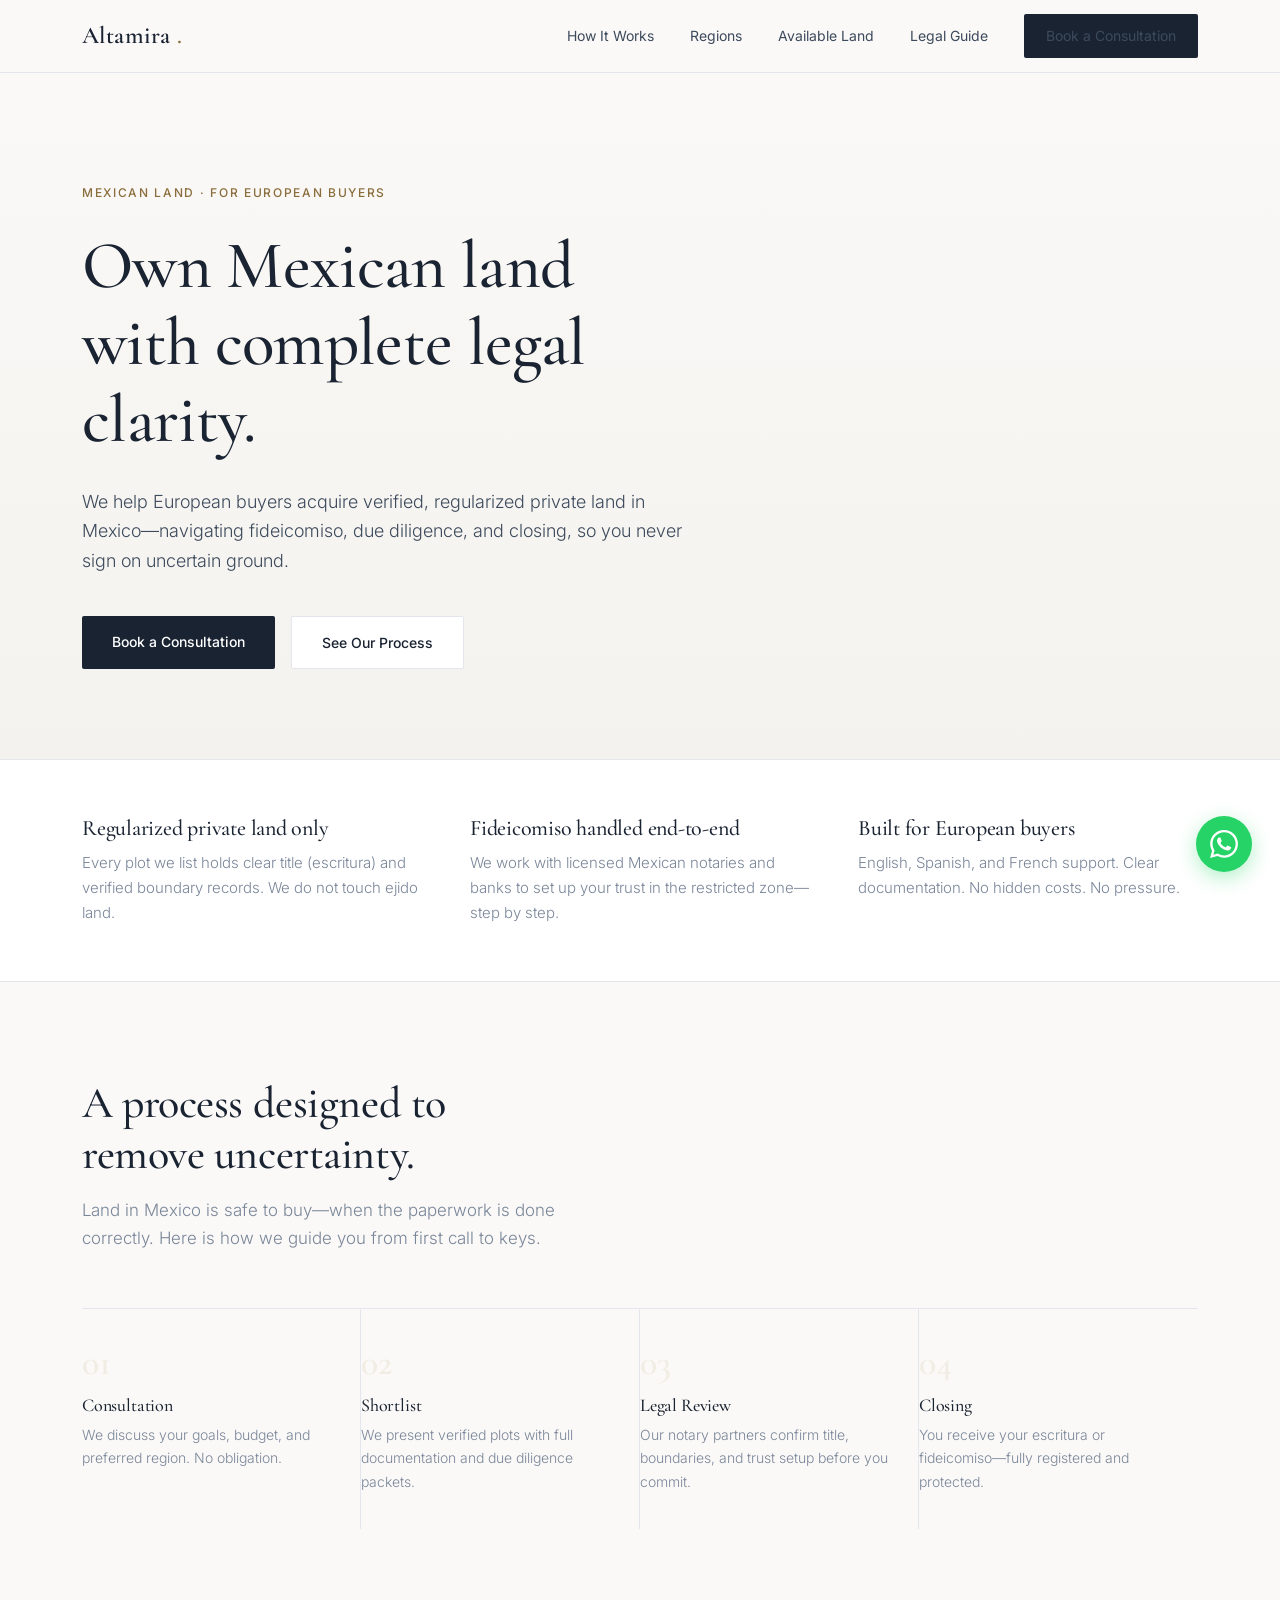
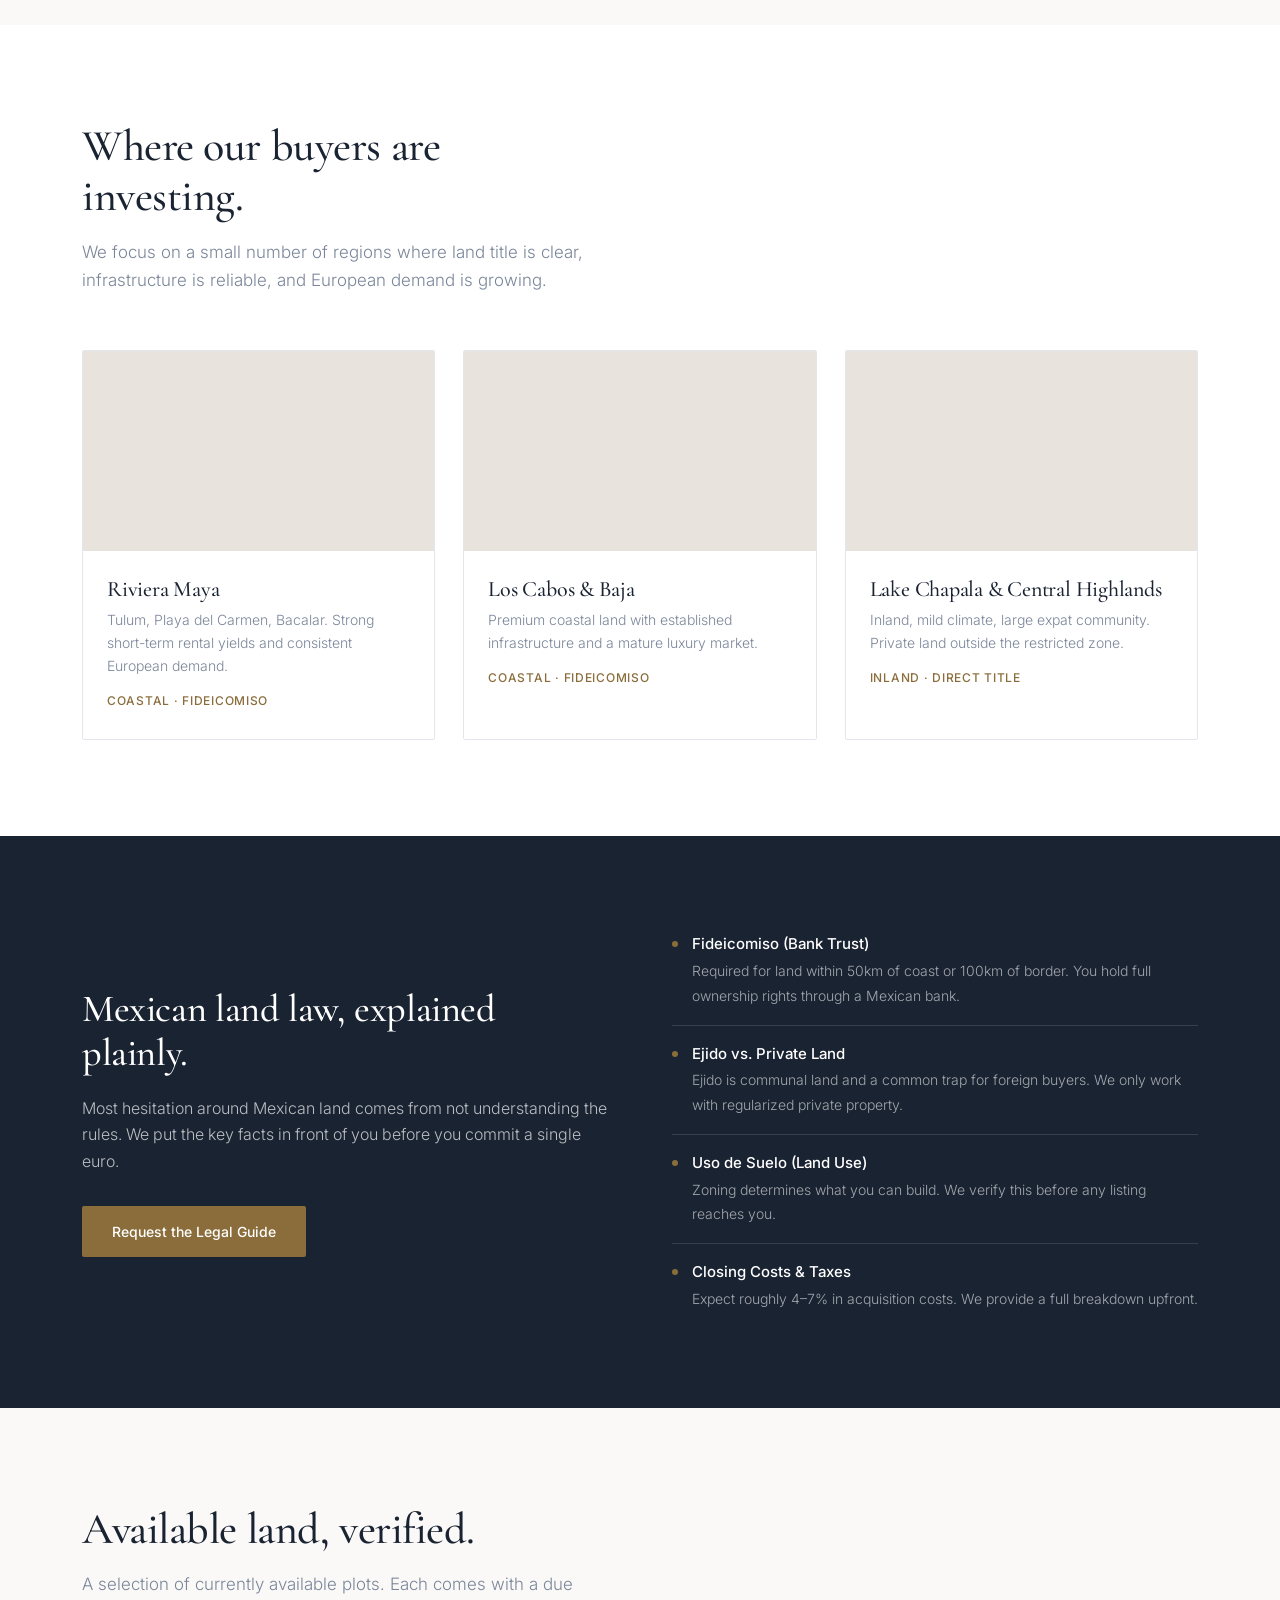
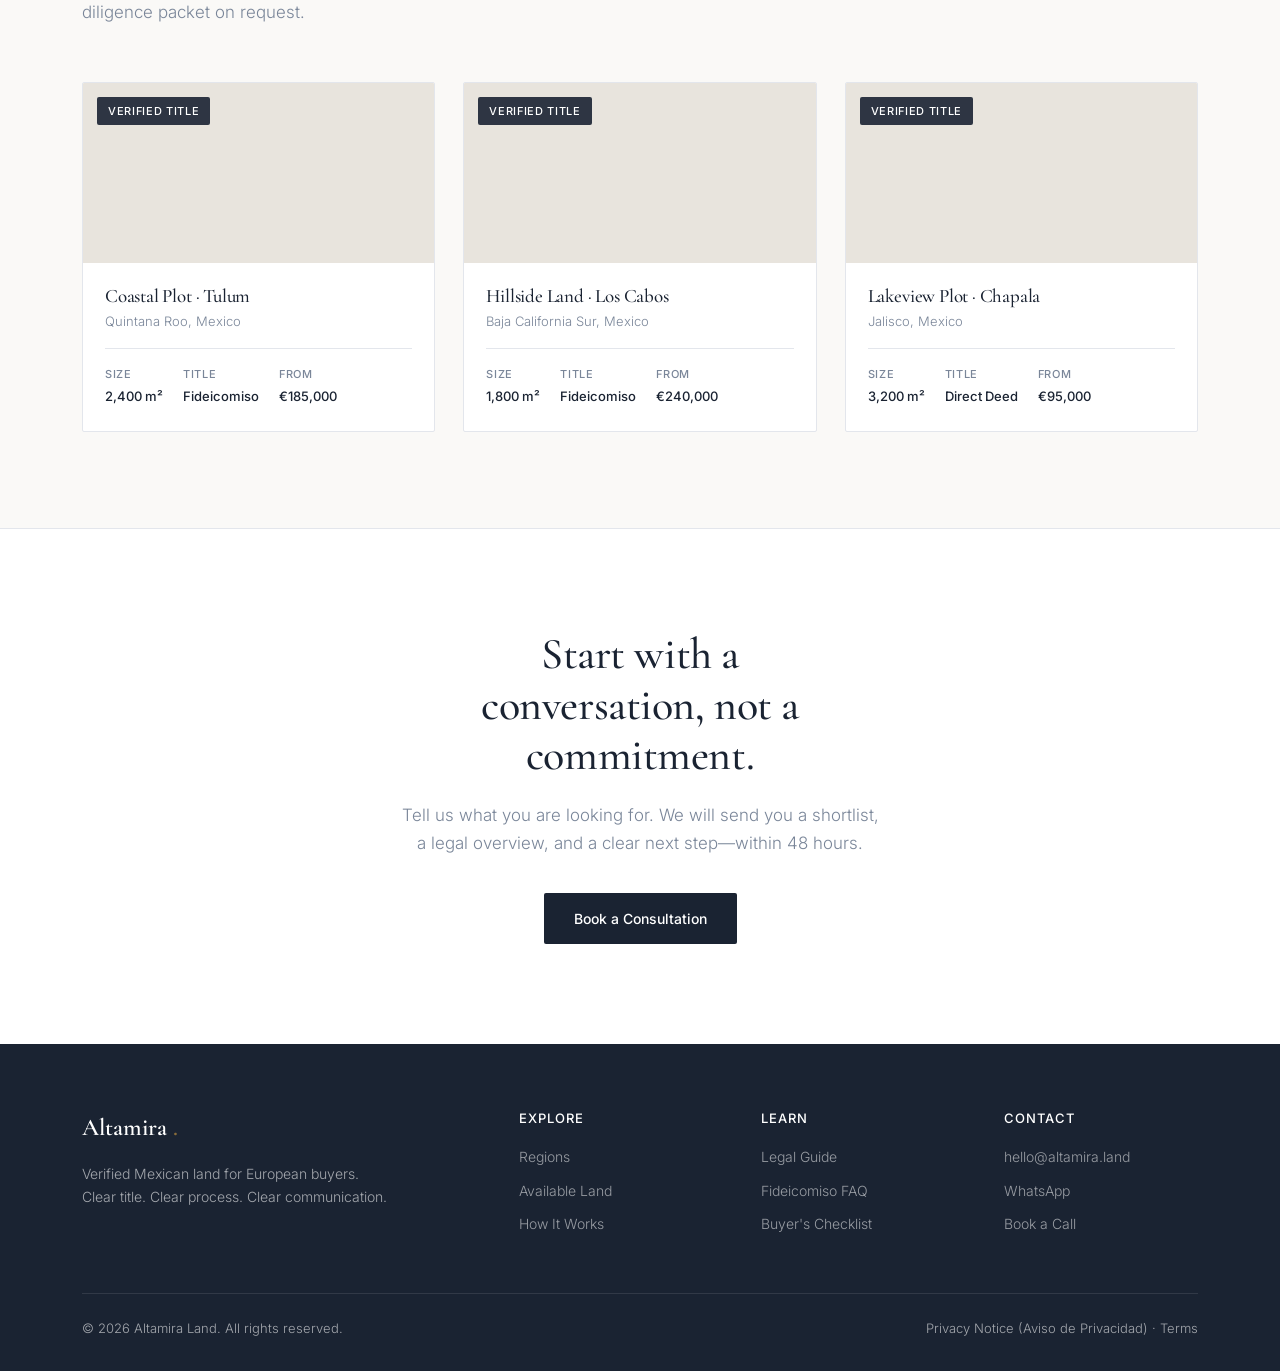
==== index.html @ a93af86f "first commit" ====
<!DOCTYPE html>
<html lang="en">
  <head>
    <meta charset="UTF-8" />
    <meta name="viewport" content="width=device-width, initial-scale=1.0" />
    <title>Altamira Land — Mexican Land for European Buyers</title>
    <link rel="preconnect" href="https://fonts.googleapis.com" />
    <link rel="preconnect" href="https://fonts.gstatic.com" crossorigin />
    <link
      href="https://fonts.googleapis.com/css2?family=Cormorant+Garamond:wght@400;500;600&family=Inter:wght@300;400;500;600&display=swap"
      rel="stylesheet"
    />
    <style>
      :root {
        --ink: #1a2332;
        --ink-soft: #3d4a5c;
        --muted: #7a8699;
        --line: #e3e6ec;
        --bg: #faf9f7;
        --white: #ffffff;
        --accent: #8a6d3b;
        --accent-soft: #f2ede4;
      }
      * {
        margin: 0;
        padding: 0;
        box-sizing: border-box;
      }
      html {
        scroll-behavior: smooth;
      }
      body {
        font-family:
          "Inter",
          -apple-system,
          sans-serif;
        color: var(--ink);
        background: var(--bg);
        line-height: 1.65;
        font-weight: 400;
        -webkit-font-smoothing: antialiased;
      }
      h1,
      h2,
      h3 {
        font-family: "Cormorant Garamond", Georgia, serif;
        font-weight: 500;
        line-height: 1.15;
        letter-spacing: -0.01em;
      }
      a {
        color: inherit;
        text-decoration: none;
      }
      .wrap {
        max-width: 1180px;
        margin: 0 auto;
        padding: 0 32px;
      }

      /* ---------- NAV ---------- */
      header {
        position: sticky;
        top: 0;
        z-index: 100;
        background: rgba(250, 249, 247, 0.92);
        backdrop-filter: blur(12px);
        border-bottom: 1px solid var(--line);
      }
      nav {
        display: flex;
        align-items: center;
        justify-content: space-between;
        height: 72px;
      }
      .logo {
        font-family: "Cormorant Garamond", serif;
        font-size: 1.5rem;
        font-weight: 600;
        letter-spacing: 0.02em;
      }
      .logo span {
        color: var(--accent);
      }
      .nav-links {
        display: flex;
        gap: 36px;
        align-items: center;
      }
      .nav-links a {
        font-size: 0.875rem;
        font-weight: 400;
        color: var(--ink-soft);
        transition: color 0.2s;
      }
      .nav-links a:hover {
        color: var(--accent);
      }
      .nav-cta {
        font-size: 0.8125rem;
        font-weight: 500;
        background: var(--ink);
        color: var(--white);
        padding: 10px 22px;
        border-radius: 2px;
        transition: background 0.2s;
      }
      .nav-cta:hover {
        background: var(--accent);
        color: var(--white);
      }
      .menu-toggle {
        display: none;
        background: none;
        border: none;
        font-size: 1.5rem;
        cursor: pointer;
        color: var(--ink);
      }

      /* ---------- HERO ---------- */
      .hero {
        padding: 110px 0 90px;
        border-bottom: 1px solid var(--line);
        background: linear-gradient(180deg, #faf9f7 0%, #f4f2ee 100%);
      }
      .eyebrow {
        font-size: 0.75rem;
        font-weight: 500;
        letter-spacing: 0.14em;
        text-transform: uppercase;
        color: var(--accent);
        margin-bottom: 24px;
      }
      .hero h1 {
        font-size: clamp(2.6rem, 5.5vw, 4.2rem);
        max-width: 16ch;
        margin-bottom: 28px;
      }
      .hero p {
        font-size: 1.125rem;
        color: var(--ink-soft);
        max-width: 56ch;
        margin-bottom: 40px;
        font-weight: 300;
      }
      .hero-actions {
        display: flex;
        gap: 16px;
        flex-wrap: wrap;
      }
      .btn {
        display: inline-block;
        font-size: 0.875rem;
        font-weight: 500;
        padding: 14px 30px;
        border-radius: 2px;
        transition: all 0.2s;
      }
      .btn-primary {
        background: var(--ink);
        color: var(--white);
      }
      .btn-primary:hover {
        background: var(--accent);
      }
      .btn-ghost {
        border: 1px solid var(--line);
        color: var(--ink);
        background: var(--white);
      }
      .btn-ghost:hover {
        border-color: var(--accent);
        color: var(--accent);
      }

      /* ---------- TRUST BAR ---------- */
      .trust {
        padding: 56px 0;
        background: var(--white);
        border-bottom: 1px solid var(--line);
      }
      .trust-grid {
        display: grid;
        grid-template-columns: repeat(3, 1fr);
        gap: 48px;
      }
      .trust-item h3 {
        font-size: 1.375rem;
        margin-bottom: 10px;
      }
      .trust-item p {
        font-size: 0.9375rem;
        color: var(--muted);
        font-weight: 300;
      }

      /* ---------- SECTION ---------- */
      section {
        padding: 96px 0;
      }
      .section-head {
        margin-bottom: 56px;
      }
      .section-head h2 {
        font-size: clamp(2rem, 3.5vw, 2.75rem);
        max-width: 22ch;
        margin-bottom: 16px;
      }
      .section-head p {
        font-size: 1.0625rem;
        color: var(--muted);
        max-width: 52ch;
        font-weight: 300;
      }

      /* ---------- PROCESS ---------- */
      .process {
        background: var(--bg);
      }
      .steps {
        display: grid;
        grid-template-columns: repeat(4, 1fr);
        gap: 0;
        border-top: 1px solid var(--line);
      }
      .step {
        padding: 36px 28px 36px 0;
        border-right: 1px solid var(--line);
      }
      .step:last-child {
        border-right: none;
      }
      .step-num {
        font-family: "Cormorant Garamond", serif;
        font-size: 2.25rem;
        color: var(--accent-soft);
        font-weight: 600;
        margin-bottom: 14px;
        line-height: 1;
      }
      .step h3 {
        font-size: 1.125rem;
        margin-bottom: 8px;
      }
      .step p {
        font-size: 0.875rem;
        color: var(--muted);
        font-weight: 300;
      }

      /* ---------- REGIONS ---------- */
      .regions {
        background: var(--white);
      }
      .region-grid {
        display: grid;
        grid-template-columns: repeat(3, 1fr);
        gap: 28px;
      }
      .region-card {
        border: 1px solid var(--line);
        border-radius: 2px;
        overflow: hidden;
        transition: all 0.3s;
        cursor: pointer;
        background: var(--white);
      }
      .region-card:hover {
        border-color: var(--accent);
        transform: translateY(-3px);
        box-shadow: 0 12px 32px rgba(26, 35, 50, 0.07);
      }
      .region-img {
        height: 200px;
        background-size: cover;
        background-position: center;
        background-color: #e8e4dd;
      }
      .r1 {
        background-image: url("https://images.unsplash.com/photo-1518638150340-f706e86654de?w=800&q=80");
      }
      .r2 {
        background-image: url("https://images.unsplash.com/photo-1512813195386-6cf811ad3542?w=800&q=80");
      }
      .r3 {
        background-image: url("https://images.unsplash.com/photo-1502082553048-f009c37129b9?w=800&q=80");
      }
      .region-body {
        padding: 26px 24px 28px;
      }
      .region-body h3 {
        font-size: 1.375rem;
        margin-bottom: 6px;
      }
      .region-body p {
        font-size: 0.875rem;
        color: var(--muted);
        font-weight: 300;
        margin-bottom: 14px;
      }
      .region-meta {
        font-size: 0.75rem;
        font-weight: 500;
        letter-spacing: 0.06em;
        text-transform: uppercase;
        color: var(--accent);
      }

      /* ---------- LEGAL BANNER ---------- */
      .legal {
        background: var(--ink);
        color: var(--white);
        padding: 80px 0;
      }
      .legal-grid {
        display: grid;
        grid-template-columns: 1fr 1fr;
        gap: 64px;
        align-items: center;
      }
      .legal h2 {
        font-size: clamp(1.75rem, 3vw, 2.5rem);
        color: var(--white);
        margin-bottom: 20px;
      }
      .legal p {
        color: rgba(255, 255, 255, 0.7);
        font-size: 1rem;
        font-weight: 300;
        margin-bottom: 32px;
      }
      .legal .btn-primary {
        background: var(--accent);
        color: var(--white);
      }
      .legal .btn-primary:hover {
        background: #a0813f;
      }
      .legal-list {
        list-style: none;
      }
      .legal-list li {
        padding: 16px 0;
        border-bottom: 1px solid rgba(255, 255, 255, 0.12);
        font-size: 0.9375rem;
        display: flex;
        align-items: flex-start;
        gap: 14px;
      }
      .legal-list li:last-child {
        border-bottom: none;
      }
      .legal-list .dot {
        width: 6px;
        height: 6px;
        border-radius: 50%;
        background: var(--accent);
        flex-shrink: 0;
        margin-top: 9px;
      }
      .legal-list strong {
        display: block;
        margin-bottom: 2px;
        font-weight: 500;
      }
      .legal-list span {
        color: rgba(255, 255, 255, 0.6);
        font-size: 0.875rem;
        font-weight: 300;
      }

      /* ---------- LISTINGS ---------- */
      .listings {
        background: var(--bg);
      }
      .listing-grid {
        display: grid;
        grid-template-columns: repeat(3, 1fr);
        gap: 28px;
      }
      .listing-card {
        background: var(--white);
        border: 1px solid var(--line);
        border-radius: 2px;
        overflow: hidden;
        transition: all 0.3s;
        cursor: pointer;
      }
      .listing-card:hover {
        border-color: var(--accent);
        box-shadow: 0 12px 32px rgba(26, 35, 50, 0.07);
      }
      .listing-img {
        height: 180px;
        background-size: cover;
        background-position: center;
        position: relative;
        background-color: #e8e4dd;
      }
      .l1 {
        background-image: url("https://images.unsplash.com/photo-1441974231531-c6227db76b6e?w=800&q=80");
      }
      .l2 {
        background-image: url("https://images.unsplash.com/photo-1470071459604-3b5ec3a7fe05?w=800&q=80");
      }
      .l3 {
        background-image: url("https://images.unsplash.com/photo-1500382017468-9049fed747ef?w=800&q=80");
      }
      .badge {
        position: absolute;
        top: 14px;
        left: 14px;
        background: rgba(26, 35, 50, 0.9);
        color: var(--white);
        font-size: 0.6875rem;
        font-weight: 500;
        letter-spacing: 0.06em;
        text-transform: uppercase;
        padding: 5px 11px;
        border-radius: 2px;
      }
      .listing-body {
        padding: 22px 22px 24px;
      }
      .listing-body h3 {
        font-size: 1.1875rem;
        margin-bottom: 4px;
      }
      .listing-loc {
        font-size: 0.8125rem;
        color: var(--muted);
        margin-bottom: 16px;
        font-weight: 300;
      }
      .listing-specs {
        display: flex;
        gap: 20px;
        padding-top: 16px;
        border-top: 1px solid var(--line);
        font-size: 0.8125rem;
      }
      .spec-label {
        font-size: 0.6875rem;
        text-transform: uppercase;
        letter-spacing: 0.06em;
        color: var(--muted);
        margin-bottom: 2px;
        font-weight: 500;
      }
      .spec-val {
        font-weight: 500;
        color: var(--ink);
      }

      /* ---------- CTA ---------- */
      .cta {
        background: var(--white);
        text-align: center;
        padding: 100px 0;
        border-top: 1px solid var(--line);
      }
      .cta h2 {
        font-size: clamp(2rem, 3.5vw, 2.75rem);
        max-width: 20ch;
        margin: 0 auto 20px;
      }
      .cta p {
        color: var(--muted);
        font-size: 1.0625rem;
        max-width: 48ch;
        margin: 0 auto 36px;
        font-weight: 300;
      }

      /* ---------- FOOTER ---------- */
      footer {
        background: var(--ink);
        color: rgba(255, 255, 255, 0.6);
        padding: 64px 0 32px;
        font-size: 0.875rem;
      }
      .footer-grid {
        display: grid;
        grid-template-columns: 2fr 1fr 1fr 1fr;
        gap: 48px;
        margin-bottom: 48px;
      }
      .footer-brand {
        font-family: "Cormorant Garamond", serif;
        font-size: 1.5rem;
        color: var(--white);
        margin-bottom: 14px;
        font-weight: 600;
      }
      .footer-brand span {
        color: var(--accent);
      }
      .footer-col h4 {
        color: var(--white);
        font-size: 0.8125rem;
        text-transform: uppercase;
        letter-spacing: 0.08em;
        margin-bottom: 16px;
        font-weight: 500;
        font-family: "Inter", sans-serif;
      }
      .footer-col a {
        display: block;
        margin-bottom: 10px;
        color: rgba(255, 255, 255, 0.55);
        font-weight: 300;
        transition: color 0.2s;
      }
      .footer-col a:hover {
        color: var(--accent);
      }
      .footer-bottom {
        border-top: 1px solid rgba(255, 255, 255, 0.1);
        padding-top: 24px;
        display: flex;
        justify-content: space-between;
        flex-wrap: wrap;
        gap: 12px;
        font-size: 0.8125rem;
        font-weight: 300;
      }

      /* ---------- WHATSAPP ---------- */
      .whatsapp {
        position: fixed;
        bottom: 28px;
        right: 28px;
        z-index: 200;
        width: 56px;
        height: 56px;
        border-radius: 50%;
        background: #25d366;
        display: flex;
        align-items: center;
        justify-content: center;
        box-shadow: 0 6px 20px rgba(37, 211, 102, 0.35);
        transition: transform 0.2s;
      }
      .whatsapp:hover {
        transform: scale(1.08);
      }
      .whatsapp svg {
        width: 28px;
        height: 28px;
        fill: white;
      }

      /* ---------- RESPONSIVE ---------- */
      @media (max-width: 900px) {
        .wrap {
          padding: 0 22px;
        }
        .nav-links {
          display: none;
        }
        .menu-toggle {
          display: block;
        }
        .trust-grid {
          grid-template-columns: 1fr;
          gap: 32px;
        }
        .steps {
          grid-template-columns: 1fr 1fr;
        }
        .step {
          border-right: none;
          border-bottom: 1px solid var(--line);
          padding: 28px 0;
        }
        .step:nth-child(odd) {
          border-right: 1px solid var(--line);
          padding-right: 24px;
        }
        .region-grid,
        .listing-grid {
          grid-template-columns: 1fr;
        }
        .legal-grid {
          grid-template-columns: 1fr;
          gap: 40px;
        }
        .footer-grid {
          grid-template-columns: 1fr 1fr;
          gap: 32px;
        }
        section {
          padding: 64px 0;
        }
        .hero {
          padding: 72px 0 56px;
        }
      }
      @media (max-width: 520px) {
        .steps {
          grid-template-columns: 1fr;
        }
        .step {
          border-right: none !important;
          padding-right: 0;
        }
        .footer-grid {
          grid-template-columns: 1fr;
        }
        .hero-actions {
          flex-direction: column;
        }
        .btn {
          text-align: center;
        }
      }
    </style>
  </head>
  <body>
    <!-- ============ NAV ============ -->
    <header>
      <div class="wrap">
        <nav>
          <a href="#" class="logo">
            Altamira
            <span>.</span>
          </a>
          <div class="nav-links">
            <a href="#process">How It Works</a>
            <a href="#regions">Regions</a>
            <a href="#listings">Available Land</a>
            <a href="#legal">Legal Guide</a>
            <a href="#contact" class="nav-cta">Book a Consultation</a>
          </div>
          <button class="menu-toggle" aria-label="Menu">☰</button>
        </nav>
      </div>
    </header>

    <!-- ============ HERO ============ -->
    <section class="hero">
      <div class="wrap">
        <div class="eyebrow">Mexican Land · For European Buyers</div>
        <h1>Own Mexican land with complete legal clarity.</h1>
        <p>
          We help European buyers acquire verified, regularized private land in
          Mexico—navigating fideicomiso, due diligence, and closing, so you
          never sign on uncertain ground.
        </p>
        <div class="hero-actions">
          <a href="#contact" class="btn btn-primary">Book a Consultation</a>
          <a href="#process" class="btn btn-ghost">See Our Process</a>
        </div>
      </div>
    </section>

    <!-- ============ TRUST BAR ============ -->
    <div class="trust">
      <div class="wrap">
        <div class="trust-grid">
          <div class="trust-item">
            <h3>Regularized private land only</h3>
            <p>
              Every plot we list holds clear title (escritura) and verified
              boundary records. We do not touch ejido land.
            </p>
          </div>
          <div class="trust-item">
            <h3>Fideicomiso handled end-to-end</h3>
            <p>
              We work with licensed Mexican notaries and banks to set up your
              trust in the restricted zone—step by step.
            </p>
          </div>
          <div class="trust-item">
            <h3>Built for European buyers</h3>
            <p>
              English, Spanish, and French support. Clear documentation. No
              hidden costs. No pressure.
            </p>
          </div>
        </div>
      </div>
    </div>

    <!-- ============ PROCESS ============ -->
    <section class="process" id="process">
      <div class="wrap">
        <div class="section-head">
          <h2>A process designed to remove uncertainty.</h2>
          <p>
            Land in Mexico is safe to buy—when the paperwork is done correctly.
            Here is how we guide you from first call to keys.
          </p>
        </div>
        <div class="steps">
          <div class="step">
            <div class="step-num">01</div>
            <h3>Consultation</h3>
            <p>
              We discuss your goals, budget, and preferred region. No
              obligation.
            </p>
          </div>
          <div class="step">
            <div class="step-num">02</div>
            <h3>Shortlist</h3>
            <p>
              We present verified plots with full documentation and due
              diligence packets.
            </p>
          </div>
          <div class="step">
            <div class="step-num">03</div>
            <h3>Legal Review</h3>
            <p>
              Our notary partners confirm title, boundaries, and trust setup
              before you commit.
            </p>
          </div>
          <div class="step">
            <div class="step-num">04</div>
            <h3>Closing</h3>
            <p>
              You receive your escritura or fideicomiso—fully registered and
              protected.
            </p>
          </div>
        </div>
      </div>
    </section>

    <!-- ============ REGIONS ============ -->
    <section class="regions" id="regions">
      <div class="wrap">
        <div class="section-head">
          <h2>Where our buyers are investing.</h2>
          <p>
            We focus on a small number of regions where land title is clear,
            infrastructure is reliable, and European demand is growing.
          </p>
        </div>
        <div class="region-grid">
          <div class="region-card">
            <div class="region-img r1"></div>
            <div class="region-body">
              <h3>Riviera Maya</h3>
              <p>
                Tulum, Playa del Carmen, Bacalar. Strong short-term rental
                yields and consistent European demand.
              </p>
              <div class="region-meta">Coastal · Fideicomiso</div>
            </div>
          </div>
          <div class="region-card">
            <div class="region-img r2"></div>
            <div class="region-body">
              <h3>Los Cabos & Baja</h3>
              <p>
                Premium coastal land with established infrastructure and a
                mature luxury market.
              </p>
              <div class="region-meta">Coastal · Fideicomiso</div>
            </div>
          </div>
          <div class="region-card">
            <div class="region-img r3"></div>
            <div class="region-body">
              <h3>Lake Chapala & Central Highlands</h3>
              <p>
                Inland, mild climate, large expat community. Private land
                outside the restricted zone.
              </p>
              <div class="region-meta">Inland · Direct Title</div>
            </div>
          </div>
        </div>
      </div>
    </section>

    <!-- ============ LEGAL ============ -->
    <div class="legal" id="legal">
      <div class="wrap">
        <div class="legal-grid">
          <div>
            <h2>Mexican land law, explained plainly.</h2>
            <p>
              Most hesitation around Mexican land comes from not understanding
              the rules. We put the key facts in front of you before you commit
              a single euro.
            </p>
            <a href="#contact" class="btn btn-primary">
              Request the Legal Guide
            </a>
          </div>
          <ul class="legal-list">
            <li>
              <div class="dot"></div>
              <div>
                <strong>Fideicomiso (Bank Trust)</strong>
                <span>
                  Required for land within 50km of coast or 100km of border. You
                  hold full ownership rights through a Mexican bank.
                </span>
              </div>
            </li>
            <li>
              <div class="dot"></div>
              <div>
                <strong>Ejido vs. Private Land</strong>
                <span>
                  Ejido is communal land and a common trap for foreign buyers.
                  We only work with regularized private property.
                </span>
              </div>
            </li>
            <li>
              <div class="dot"></div>
              <div>
                <strong>Uso de Suelo (Land Use)</strong>
                <span>
                  Zoning determines what you can build. We verify this before
                  any listing reaches you.
                </span>
              </div>
            </li>
            <li>
              <div class="dot"></div>
              <div>
                <strong>Closing Costs & Taxes</strong>
                <span>
                  Expect roughly 4–7% in acquisition costs. We provide a full
                  breakdown upfront.
                </span>
              </div>
            </li>
          </ul>
        </div>
      </div>
    </div>

    <!-- ============ LISTINGS ============ -->
    <section class="listings" id="listings">
      <div class="wrap">
        <div class="section-head">
          <h2>Available land, verified.</h2>
          <p>
            A selection of currently available plots. Each comes with a due
            diligence packet on request.
          </p>
        </div>
        <div class="listing-grid">
          <div class="listing-card">
            <div class="listing-img l1">
              <span class="badge">Verified Title</span>
            </div>
            <div class="listing-body">
              <h3>Coastal Plot · Tulum</h3>
              <div class="listing-loc">Quintana Roo, Mexico</div>
              <div class="listing-specs">
                <div>
                  <div class="spec-label">Size</div>
                  <div class="spec-val">2,400 m²</div>
                </div>
                <div>
                  <div class="spec-label">Title</div>
                  <div class="spec-val">Fideicomiso</div>
                </div>
                <div>
                  <div class="spec-label">From</div>
                  <div class="spec-val">€185,000</div>
                </div>
              </div>
            </div>
          </div>
          <div class="listing-card">
            <div class="listing-img l2">
              <span class="badge">Verified Title</span>
            </div>
            <div class="listing-body">
              <h3>Hillside Land · Los Cabos</h3>
              <div class="listing-loc">Baja California Sur, Mexico</div>
              <div class="listing-specs">
                <div>
                  <div class="spec-label">Size</div>
                  <div class="spec-val">1,800 m²</div>
                </div>
                <div>
                  <div class="spec-label">Title</div>
                  <div class="spec-val">Fideicomiso</div>
                </div>
                <div>
                  <div class="spec-label">From</div>
                  <div class="spec-val">€240,000</div>
                </div>
              </div>
            </div>
          </div>
          <div class="listing-card">
            <div class="listing-img l3">
              <span class="badge">Verified Title</span>
            </div>
            <div class="listing-body">
              <h3>Lakeview Plot · Chapala</h3>
              <div class="listing-loc">Jalisco, Mexico</div>
              <div class="listing-specs">
                <div>
                  <div class="spec-label">Size</div>
                  <div class="spec-val">3,200 m²</div>
                </div>
                <div>
                  <div class="spec-label">Title</div>
                  <div class="spec-val">Direct Deed</div>
                </div>
                <div>
                  <div class="spec-label">From</div>
                  <div class="spec-val">€95,000</div>
                </div>
              </div>
            </div>
          </div>
        </div>
      </div>
    </section>

    <!-- ============ CTA ============ -->
    <section class="cta" id="contact">
      <div class="wrap">
        <h2>Start with a conversation, not a commitment.</h2>
        <p>
          Tell us what you are looking for. We will send you a shortlist, a
          legal overview, and a clear next step—within 48 hours.
        </p>
        <a href="#" class="btn btn-primary">Book a Consultation</a>
      </div>
    </section>

    <!-- ============ FOOTER ============ -->
    <footer>
      <div class="wrap">
        <div class="footer-grid">
          <div>
            <div class="footer-brand">
              Altamira
              <span>.</span>
            </div>
            <p style="max-width:34ch;font-weight:300;line-height:1.7;">
              Verified Mexican land for European buyers. Clear title. Clear
              process. Clear communication.
            </p>
          </div>
          <div class="footer-col">
            <h4>Explore</h4>
            <a href="#regions">Regions</a>
            <a href="#listings">Available Land</a>
            <a href="#process">How It Works</a>
          </div>
          <div class="footer-col">
            <h4>Learn</h4>
            <a href="#legal">Legal Guide</a>
            <a href="#">Fideicomiso FAQ</a>
            <a href="#">Buyer's Checklist</a>
          </div>
          <div class="footer-col">
            <h4>Contact</h4>
            <a href="#">hello@altamira.land</a>
            <a href="#">WhatsApp</a>
            <a href="#">Book a Call</a>
          </div>
        </div>
        <div class="footer-bottom">
          <span>© 2026 Altamira Land. All rights reserved.</span>
          <span>Privacy Notice (Aviso de Privacidad) · Terms</span>
        </div>
      </div>
    </footer>

    <!-- ============ WHATSAPP ============ -->
    <a href="#" class="whatsapp" aria-label="WhatsApp">
      <svg viewBox="0 0 24 24">
        <path
          d="M17.472 14.382c-.297-.149-1.758-.867-2.03-.967-.273-.099-.471-.148-.67.15-.197.297-.767.966-.94 1.164-.173.199-.347.223-.644.075-.297-.15-1.255-.463-2.39-1.475-.883-.788-1.48-1.761-1.653-2.059-.173-.297-.018-.458.13-.606.134-.133.298-.347.446-.52.149-.174.198-.298.298-.497.099-.198.05-.371-.025-.52-.075-.149-.669-1.612-.916-2.207-.242-.579-.487-.5-.669-.51-.173-.008-.371-.01-.57-.01-.198 0-.52.074-.792.372-.272.297-1.04 1.016-1.04 2.479 0 1.462 1.065 2.875 1.213 3.074.149.198 2.096 3.2 5.077 4.487.709.306 1.262.489 1.694.625.712.227 1.36.195 1.871.118.571-.085 1.758-.719 2.006-1.413.248-.694.248-1.289.173-1.413-.074-.124-.272-.198-.57-.347m-5.421 7.403h-.004a9.87 9.87 0 01-5.031-1.378l-.361-.214-3.741.982.998-3.648-.235-.374a9.86 9.86 0 01-1.51-5.26c.001-5.45 4.436-9.884 9.888-9.884 2.64 0 5.122 1.03 6.988 2.898a9.825 9.825 0 012.893 6.994c-.003 5.45-4.437 9.884-9.885 9.884m8.413-18.297A11.815 11.815 0 0012.05 0C5.495 0 .16 5.335.157 11.892c0 2.096.547 4.142 1.588 5.945L.057 24l6.305-1.654a11.882 11.882 0 005.683 1.448h.005c6.554 0 11.89-5.335 11.893-11.893a11.821 11.821 0 00-3.48-8.413Z"
        />
      </svg>
    </a>
  </body>
</html>
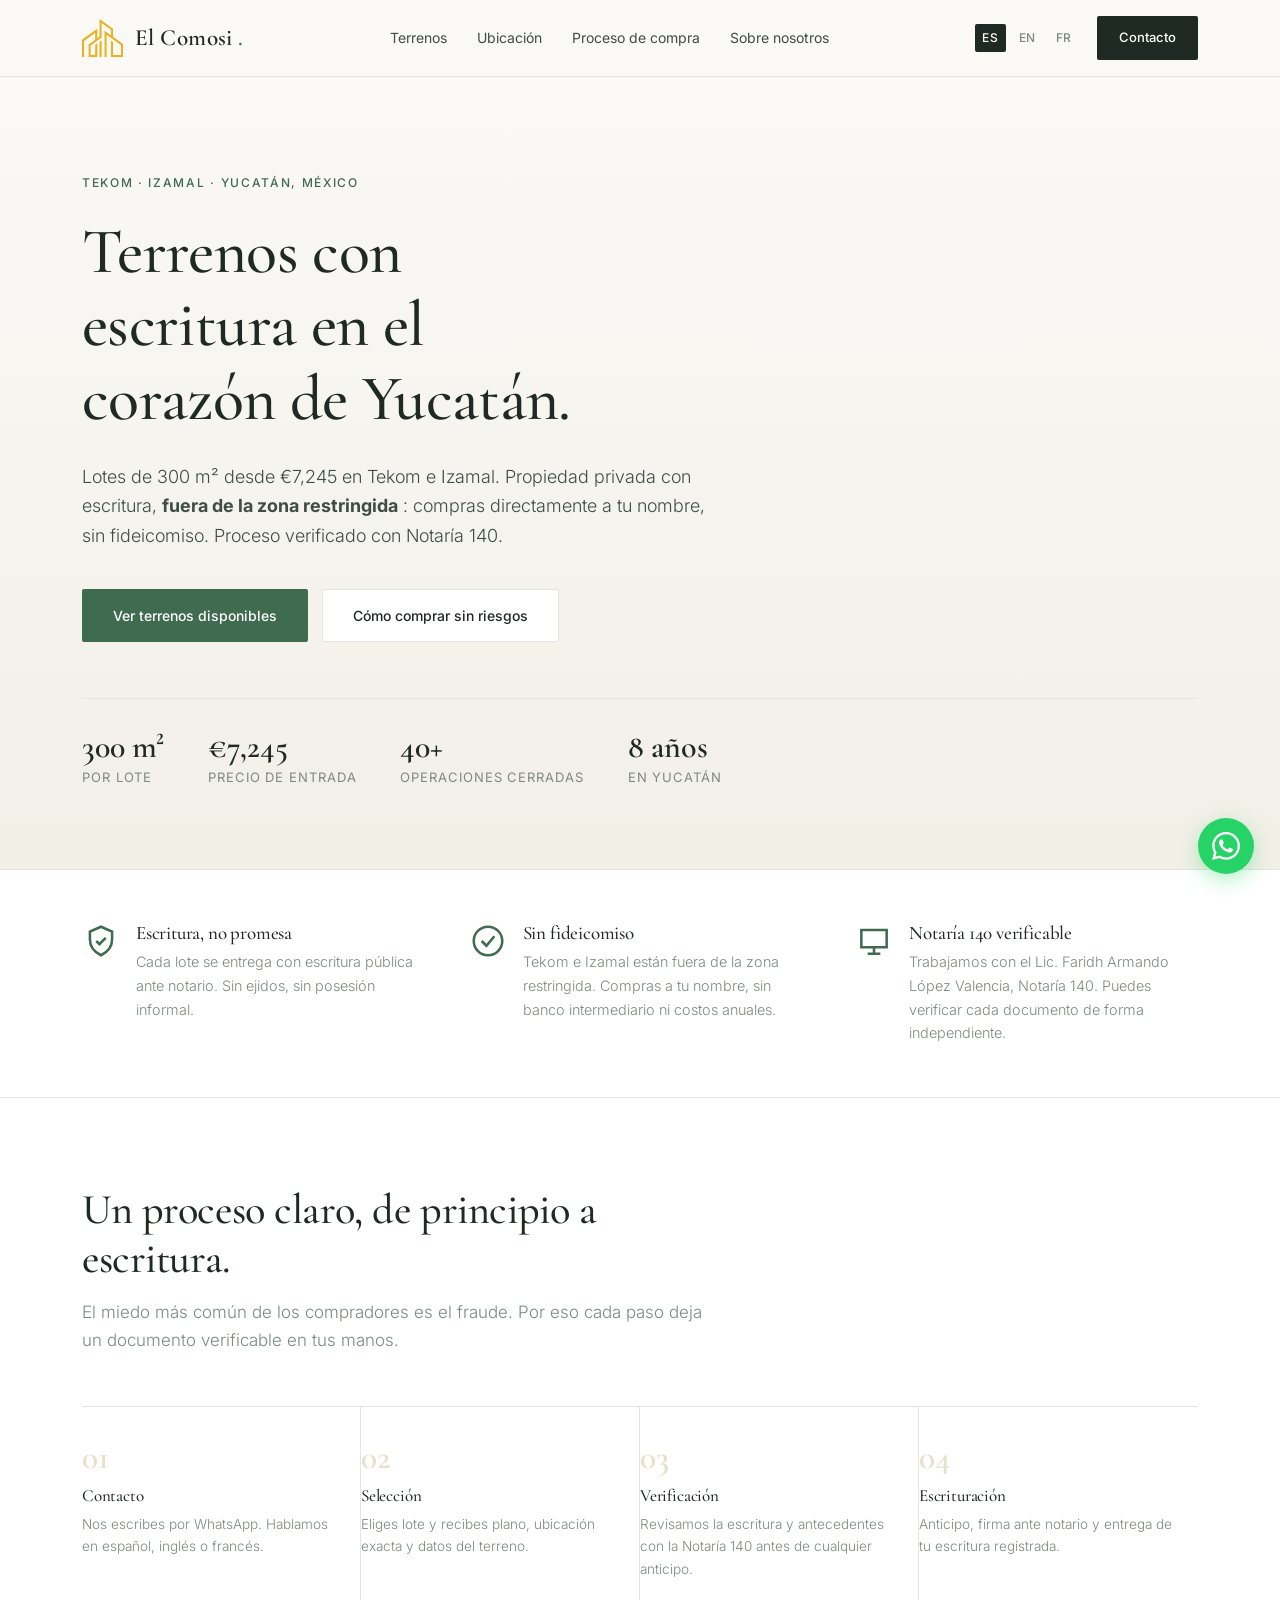
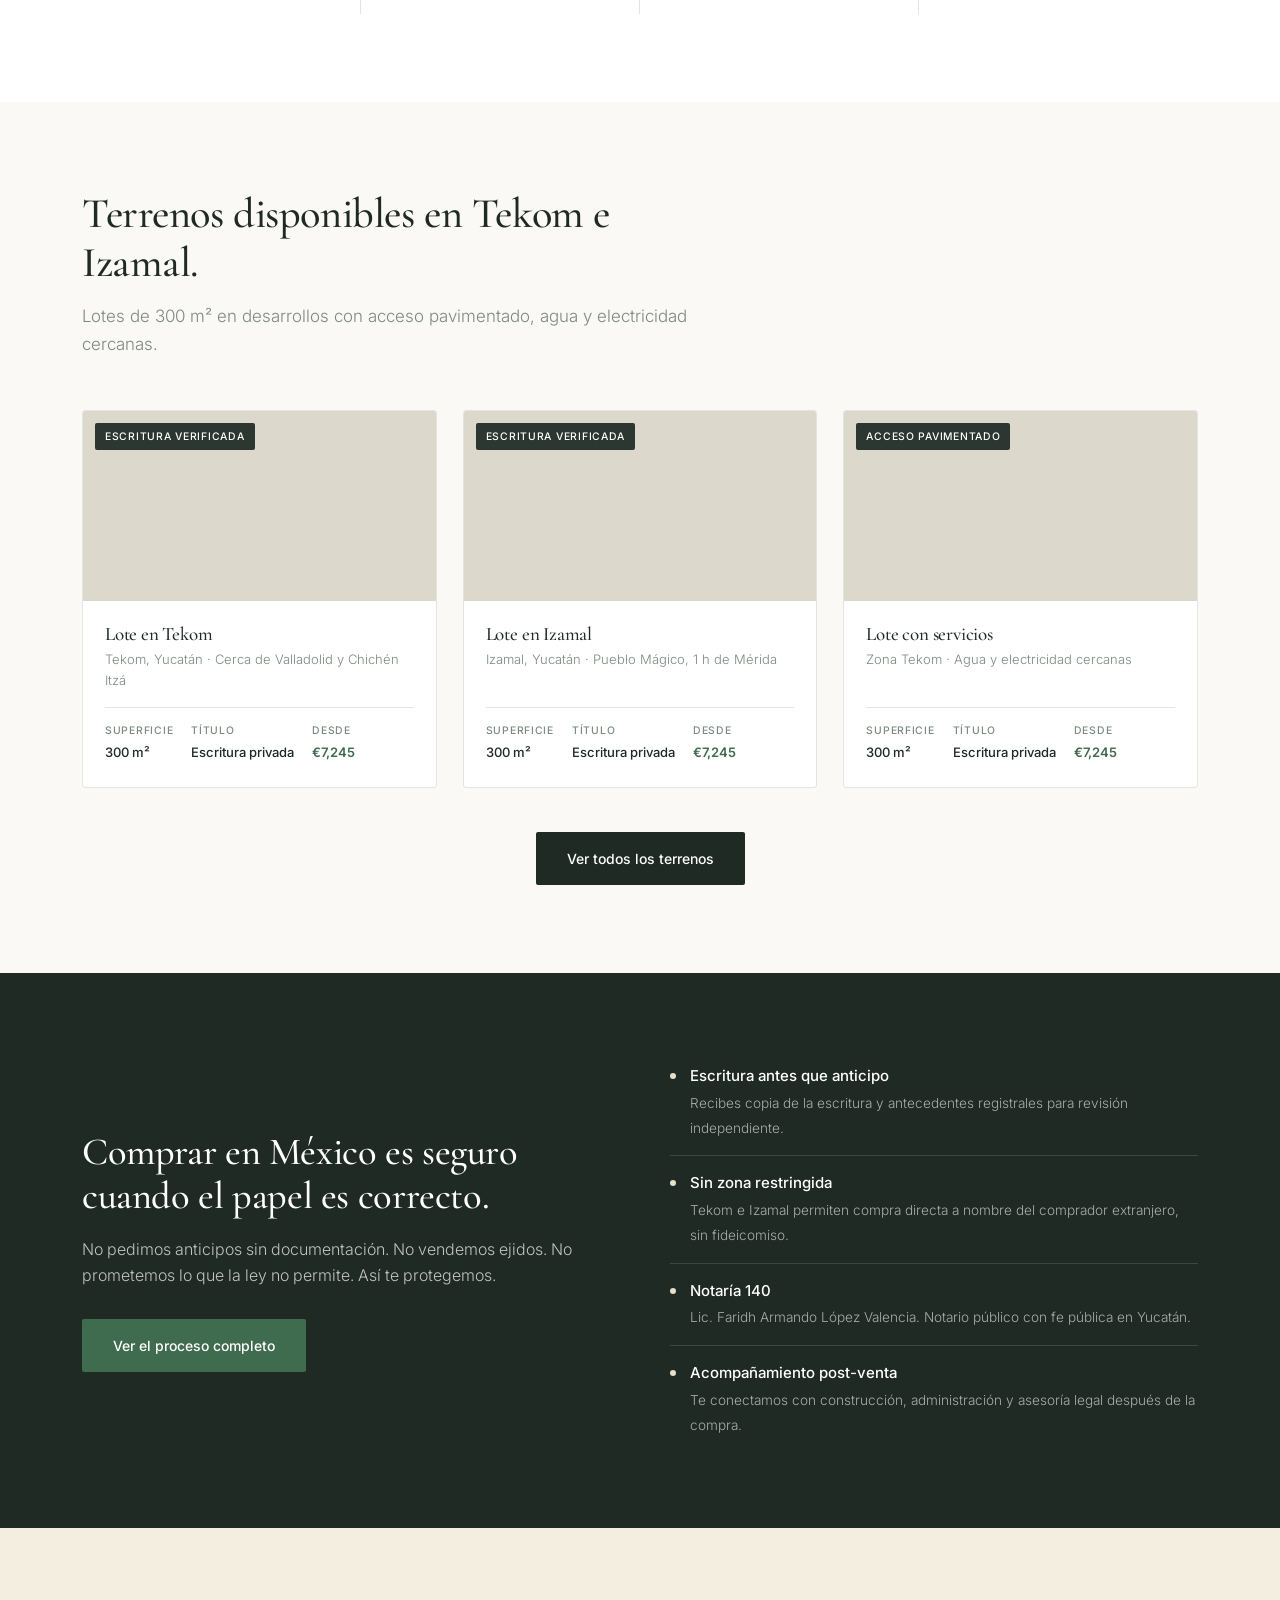
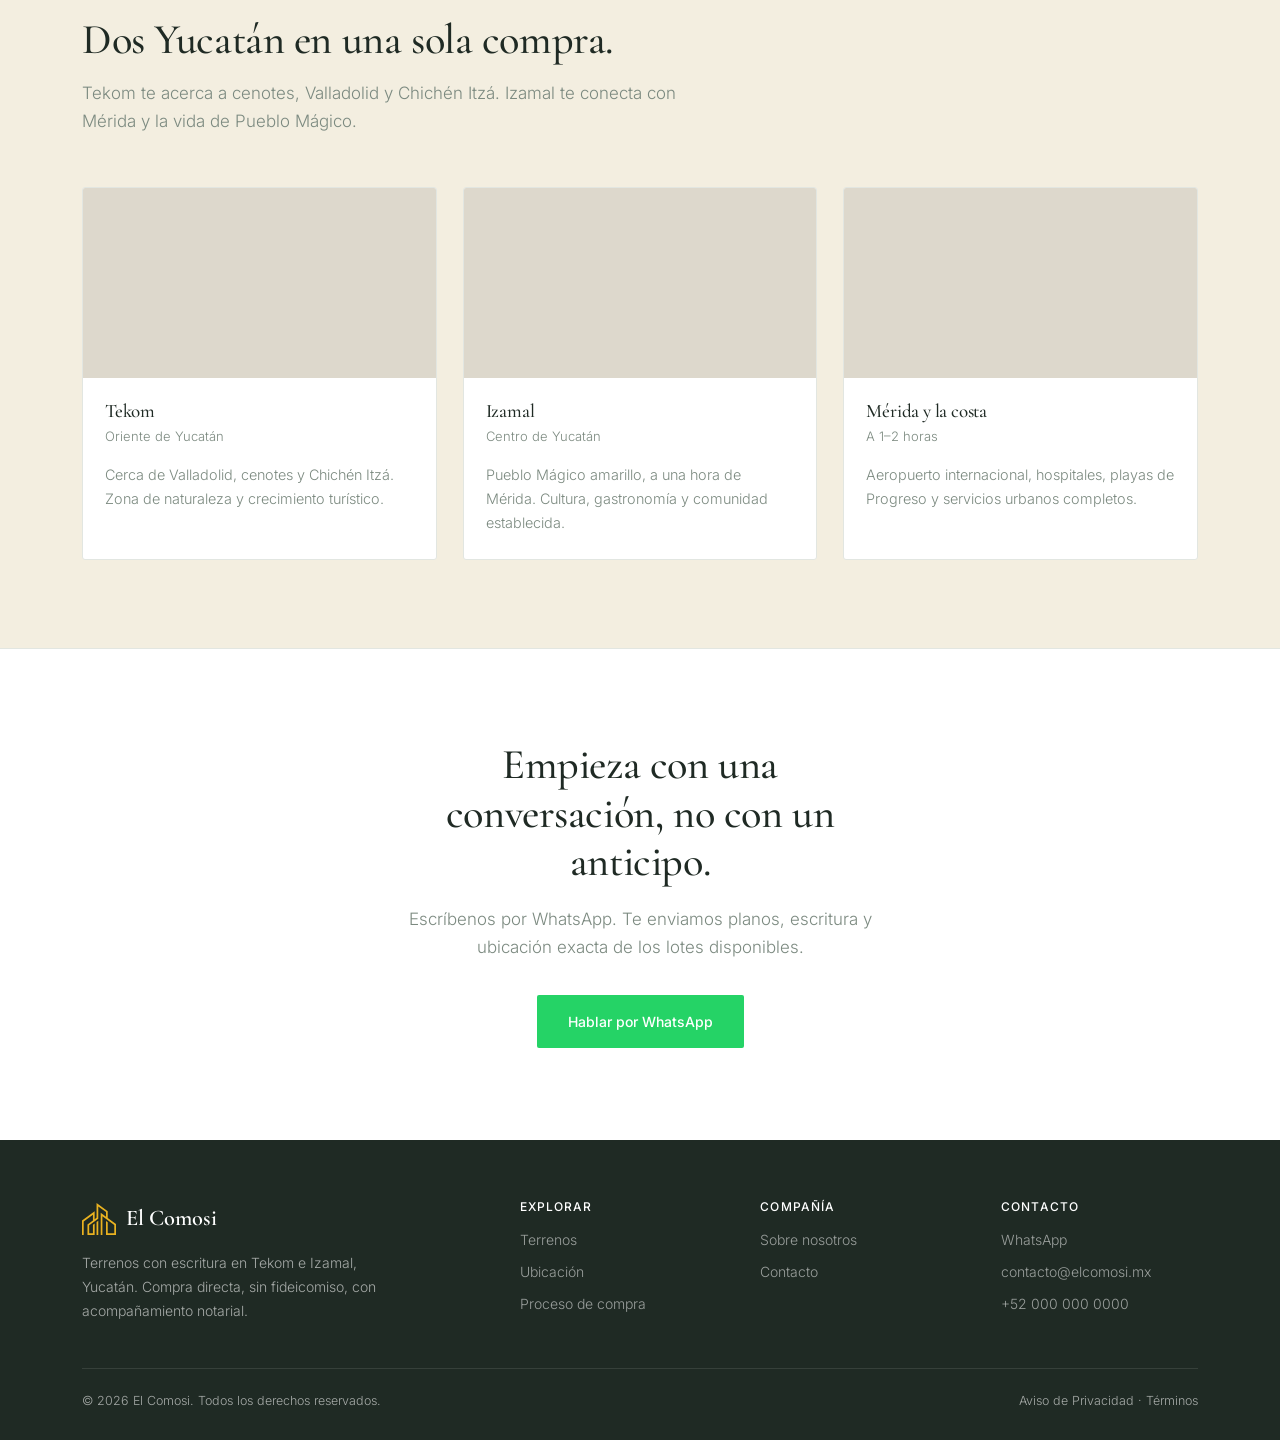
==== commit 2b1a4245: "customized site first draft" ====
--- a/index.html
+++ b/index.html
@@ -1,639 +1,95 @@
 <!DOCTYPE html>
-<html lang="en">
+<html lang="es">
   <head>
     <meta charset="UTF-8" />
     <meta name="viewport" content="width=device-width, initial-scale=1.0" />
-    <title>Altamira Land — Mexican Land for European Buyers</title>
+    <title>Terrenos en Yucatán para compradores europeos | El Comosi</title>
+    <meta
+      name="description"
+      content="Terrenos de 300 m² en Tekom e Izamal, Yucatán, desde €7,245. Propiedad privada con escritura, fuera de la zona restringida: sin fideicomiso. Notaría 140. Atención en español, inglés y francés."
+    />
+    <link rel="canonical" href="https://www.elcomosi.mx/" />
+    <link rel="alternate" hreflang="es" href="https://www.elcomosi.mx/" />
+    <link rel="alternate" hreflang="en" href="https://www.elcomosi.mx/en/" />
+    <link rel="alternate" hreflang="fr" href="https://www.elcomosi.mx/fr/" />
+    <link
+      rel="alternate"
+      hreflang="x-default"
+      href="https://www.elcomosi.mx/"
+    />
+    <meta property="og:type" content="website" />
+    <meta
+      property="og:title"
+      content="Terrenos en Yucatán para compradores europeos | El Comosi"
+    />
+    <meta
+      property="og:description"
+      content="Propiedad privada con escritura en Tekom e Izamal, Yucatán. Desde €7,245. Sin fideicomiso. Notaría 140."
+    />
+    <meta property="og:url" content="https://www.elcomosi.mx/" />
+    <meta
+      property="og:image"
+      content="https://www.elcomosi.mx/assets/img/og-home.jpg"
+    />
+    <meta property="og:locale" content="es_MX" />
+    <meta property="og:locale:alternate" content="en_US" />
+    <meta property="og:locale:alternate" content="fr_FR" />
     <link rel="preconnect" href="https://fonts.googleapis.com" />
     <link rel="preconnect" href="https://fonts.gstatic.com" crossorigin />
     <link
       href="https://fonts.googleapis.com/css2?family=Cormorant+Garamond:wght@400;500;600&family=Inter:wght@300;400;500;600&display=swap"
       rel="stylesheet"
     />
-    <style>
-      :root {
-        --ink: #1a2332;
-        --ink-soft: #3d4a5c;
-        --muted: #7a8699;
-        --line: #e3e6ec;
-        --bg: #faf9f7;
-        --white: #ffffff;
-        --accent: #8a6d3b;
-        --accent-soft: #f2ede4;
+    <link rel="stylesheet" href="/assets/css/style.css" />
+    <link rel="icon" href="/assets/img/logo.svg" type="image/svg+xml" />
+    <script type="application/ld+json">
+      {
+        "@context": "https://schema.org",
+        "@type": "RealEstateAgent",
+        "name": "El Comosi",
+        "url": "https://www.elcomosi.mx/",
+        "logo": "https://www.elcomosi.mx/assets/img/logo.svg",
+        "description": "Venta de terrenos con escritura en Tekom e Izamal, Yucatán, para compradores nacionales y europeos.",
+        "areaServed": ["Tekom", "Izamal", "Yucatán", "México"],
+        "availableLanguage": ["es", "en", "fr"],
+        "address": {
+          "@type": "PostalAddress",
+          "addressLocality": "Tekom",
+          "addressRegion": "Yucatán",
+          "addressCountry": "MX"
+        },
+        "telephone": "+52-000-000-0000",
+        "email": "contacto@elcomosi.mx"
       }
-      * {
-        margin: 0;
-        padding: 0;
-        box-sizing: border-box;
-      }
-      html {
-        scroll-behavior: smooth;
-      }
-      body {
-        font-family:
-          "Inter",
-          -apple-system,
-          sans-serif;
-        color: var(--ink);
-        background: var(--bg);
-        line-height: 1.65;
-        font-weight: 400;
-        -webkit-font-smoothing: antialiased;
-      }
-      h1,
-      h2,
-      h3 {
-        font-family: "Cormorant Garamond", Georgia, serif;
-        font-weight: 500;
-        line-height: 1.15;
-        letter-spacing: -0.01em;
-      }
-      a {
-        color: inherit;
-        text-decoration: none;
-      }
-      .wrap {
-        max-width: 1180px;
-        margin: 0 auto;
-        padding: 0 32px;
-      }
-
-      /* ---------- NAV ---------- */
-      header {
-        position: sticky;
-        top: 0;
-        z-index: 100;
-        background: rgba(250, 249, 247, 0.92);
-        backdrop-filter: blur(12px);
-        border-bottom: 1px solid var(--line);
-      }
-      nav {
-        display: flex;
-        align-items: center;
-        justify-content: space-between;
-        height: 72px;
-      }
-      .logo {
-        font-family: "Cormorant Garamond", serif;
-        font-size: 1.5rem;
-        font-weight: 600;
-        letter-spacing: 0.02em;
-      }
-      .logo span {
-        color: var(--accent);
-      }
-      .nav-links {
-        display: flex;
-        gap: 36px;
-        align-items: center;
-      }
-      .nav-links a {
-        font-size: 0.875rem;
-        font-weight: 400;
-        color: var(--ink-soft);
-        transition: color 0.2s;
-      }
-      .nav-links a:hover {
-        color: var(--accent);
-      }
-      .nav-cta {
-        font-size: 0.8125rem;
-        font-weight: 500;
-        background: var(--ink);
-        color: var(--white);
-        padding: 10px 22px;
-        border-radius: 2px;
-        transition: background 0.2s;
-      }
-      .nav-cta:hover {
-        background: var(--accent);
-        color: var(--white);
-      }
-      .menu-toggle {
-        display: none;
-        background: none;
-        border: none;
-        font-size: 1.5rem;
-        cursor: pointer;
-        color: var(--ink);
-      }
-
-      /* ---------- HERO ---------- */
-      .hero {
-        padding: 110px 0 90px;
-        border-bottom: 1px solid var(--line);
-        background: linear-gradient(180deg, #faf9f7 0%, #f4f2ee 100%);
-      }
-      .eyebrow {
-        font-size: 0.75rem;
-        font-weight: 500;
-        letter-spacing: 0.14em;
-        text-transform: uppercase;
-        color: var(--accent);
-        margin-bottom: 24px;
-      }
-      .hero h1 {
-        font-size: clamp(2.6rem, 5.5vw, 4.2rem);
-        max-width: 16ch;
-        margin-bottom: 28px;
-      }
-      .hero p {
-        font-size: 1.125rem;
-        color: var(--ink-soft);
-        max-width: 56ch;
-        margin-bottom: 40px;
-        font-weight: 300;
-      }
-      .hero-actions {
-        display: flex;
-        gap: 16px;
-        flex-wrap: wrap;
-      }
-      .btn {
-        display: inline-block;
-        font-size: 0.875rem;
-        font-weight: 500;
-        padding: 14px 30px;
-        border-radius: 2px;
-        transition: all 0.2s;
-      }
-      .btn-primary {
-        background: var(--ink);
-        color: var(--white);
-      }
-      .btn-primary:hover {
-        background: var(--accent);
-      }
-      .btn-ghost {
-        border: 1px solid var(--line);
-        color: var(--ink);
-        background: var(--white);
-      }
-      .btn-ghost:hover {
-        border-color: var(--accent);
-        color: var(--accent);
-      }
-
-      /* ---------- TRUST BAR ---------- */
-      .trust {
-        padding: 56px 0;
-        background: var(--white);
-        border-bottom: 1px solid var(--line);
-      }
-      .trust-grid {
-        display: grid;
-        grid-template-columns: repeat(3, 1fr);
-        gap: 48px;
-      }
-      .trust-item h3 {
-        font-size: 1.375rem;
-        margin-bottom: 10px;
-      }
-      .trust-item p {
-        font-size: 0.9375rem;
-        color: var(--muted);
-        font-weight: 300;
-      }
-
-      /* ---------- SECTION ---------- */
-      section {
-        padding: 96px 0;
-      }
-      .section-head {
-        margin-bottom: 56px;
-      }
-      .section-head h2 {
-        font-size: clamp(2rem, 3.5vw, 2.75rem);
-        max-width: 22ch;
-        margin-bottom: 16px;
-      }
-      .section-head p {
-        font-size: 1.0625rem;
-        color: var(--muted);
-        max-width: 52ch;
-        font-weight: 300;
-      }
-
-      /* ---------- PROCESS ---------- */
-      .process {
-        background: var(--bg);
-      }
-      .steps {
-        display: grid;
-        grid-template-columns: repeat(4, 1fr);
-        gap: 0;
-        border-top: 1px solid var(--line);
-      }
-      .step {
-        padding: 36px 28px 36px 0;
-        border-right: 1px solid var(--line);
-      }
-      .step:last-child {
-        border-right: none;
-      }
-      .step-num {
-        font-family: "Cormorant Garamond", serif;
-        font-size: 2.25rem;
-        color: var(--accent-soft);
-        font-weight: 600;
-        margin-bottom: 14px;
-        line-height: 1;
-      }
-      .step h3 {
-        font-size: 1.125rem;
-        margin-bottom: 8px;
-      }
-      .step p {
-        font-size: 0.875rem;
-        color: var(--muted);
-        font-weight: 300;
-      }
-
-      /* ---------- REGIONS ---------- */
-      .regions {
-        background: var(--white);
-      }
-      .region-grid {
-        display: grid;
-        grid-template-columns: repeat(3, 1fr);
-        gap: 28px;
-      }
-      .region-card {
-        border: 1px solid var(--line);
-        border-radius: 2px;
-        overflow: hidden;
-        transition: all 0.3s;
-        cursor: pointer;
-        background: var(--white);
-      }
-      .region-card:hover {
-        border-color: var(--accent);
-        transform: translateY(-3px);
-        box-shadow: 0 12px 32px rgba(26, 35, 50, 0.07);
-      }
-      .region-img {
-        height: 200px;
-        background-size: cover;
-        background-position: center;
-        background-color: #e8e4dd;
-      }
-      .r1 {
-        background-image: url("https://images.unsplash.com/photo-1518638150340-f706e86654de?w=800&q=80");
-      }
-      .r2 {
-        background-image: url("https://images.unsplash.com/photo-1512813195386-6cf811ad3542?w=800&q=80");
-      }
-      .r3 {
-        background-image: url("https://images.unsplash.com/photo-1502082553048-f009c37129b9?w=800&q=80");
-      }
-      .region-body {
-        padding: 26px 24px 28px;
-      }
-      .region-body h3 {
-        font-size: 1.375rem;
-        margin-bottom: 6px;
-      }
-      .region-body p {
-        font-size: 0.875rem;
-        color: var(--muted);
-        font-weight: 300;
-        margin-bottom: 14px;
-      }
-      .region-meta {
-        font-size: 0.75rem;
-        font-weight: 500;
-        letter-spacing: 0.06em;
-        text-transform: uppercase;
-        color: var(--accent);
-      }
-
-      /* ---------- LEGAL BANNER ---------- */
-      .legal {
-        background: var(--ink);
-        color: var(--white);
-        padding: 80px 0;
-      }
-      .legal-grid {
-        display: grid;
-        grid-template-columns: 1fr 1fr;
-        gap: 64px;
-        align-items: center;
-      }
-      .legal h2 {
-        font-size: clamp(1.75rem, 3vw, 2.5rem);
-        color: var(--white);
-        margin-bottom: 20px;
-      }
-      .legal p {
-        color: rgba(255, 255, 255, 0.7);
-        font-size: 1rem;
-        font-weight: 300;
-        margin-bottom: 32px;
-      }
-      .legal .btn-primary {
-        background: var(--accent);
-        color: var(--white);
-      }
-      .legal .btn-primary:hover {
-        background: #a0813f;
-      }
-      .legal-list {
-        list-style: none;
-      }
-      .legal-list li {
-        padding: 16px 0;
-        border-bottom: 1px solid rgba(255, 255, 255, 0.12);
-        font-size: 0.9375rem;
-        display: flex;
-        align-items: flex-start;
-        gap: 14px;
-      }
-      .legal-list li:last-child {
-        border-bottom: none;
-      }
-      .legal-list .dot {
-        width: 6px;
-        height: 6px;
-        border-radius: 50%;
-        background: var(--accent);
-        flex-shrink: 0;
-        margin-top: 9px;
-      }
-      .legal-list strong {
-        display: block;
-        margin-bottom: 2px;
-        font-weight: 500;
-      }
-      .legal-list span {
-        color: rgba(255, 255, 255, 0.6);
-        font-size: 0.875rem;
-        font-weight: 300;
-      }
-
-      /* ---------- LISTINGS ---------- */
-      .listings {
-        background: var(--bg);
-      }
-      .listing-grid {
-        display: grid;
-        grid-template-columns: repeat(3, 1fr);
-        gap: 28px;
-      }
-      .listing-card {
-        background: var(--white);
-        border: 1px solid var(--line);
-        border-radius: 2px;
-        overflow: hidden;
-        transition: all 0.3s;
-        cursor: pointer;
-      }
-      .listing-card:hover {
-        border-color: var(--accent);
-        box-shadow: 0 12px 32px rgba(26, 35, 50, 0.07);
-      }
-      .listing-img {
-        height: 180px;
-        background-size: cover;
-        background-position: center;
-        position: relative;
-        background-color: #e8e4dd;
-      }
-      .l1 {
-        background-image: url("https://images.unsplash.com/photo-1441974231531-c6227db76b6e?w=800&q=80");
-      }
-      .l2 {
-        background-image: url("https://images.unsplash.com/photo-1470071459604-3b5ec3a7fe05?w=800&q=80");
-      }
-      .l3 {
-        background-image: url("https://images.unsplash.com/photo-1500382017468-9049fed747ef?w=800&q=80");
-      }
-      .badge {
-        position: absolute;
-        top: 14px;
-        left: 14px;
-        background: rgba(26, 35, 50, 0.9);
-        color: var(--white);
-        font-size: 0.6875rem;
-        font-weight: 500;
-        letter-spacing: 0.06em;
-        text-transform: uppercase;
-        padding: 5px 11px;
-        border-radius: 2px;
-      }
-      .listing-body {
-        padding: 22px 22px 24px;
-      }
-      .listing-body h3 {
-        font-size: 1.1875rem;
-        margin-bottom: 4px;
-      }
-      .listing-loc {
-        font-size: 0.8125rem;
-        color: var(--muted);
-        margin-bottom: 16px;
-        font-weight: 300;
-      }
-      .listing-specs {
-        display: flex;
-        gap: 20px;
-        padding-top: 16px;
-        border-top: 1px solid var(--line);
-        font-size: 0.8125rem;
-      }
-      .spec-label {
-        font-size: 0.6875rem;
-        text-transform: uppercase;
-        letter-spacing: 0.06em;
-        color: var(--muted);
-        margin-bottom: 2px;
-        font-weight: 500;
-      }
-      .spec-val {
-        font-weight: 500;
-        color: var(--ink);
-      }
-
-      /* ---------- CTA ---------- */
-      .cta {
-        background: var(--white);
-        text-align: center;
-        padding: 100px 0;
-        border-top: 1px solid var(--line);
-      }
-      .cta h2 {
-        font-size: clamp(2rem, 3.5vw, 2.75rem);
-        max-width: 20ch;
-        margin: 0 auto 20px;
-      }
-      .cta p {
-        color: var(--muted);
-        font-size: 1.0625rem;
-        max-width: 48ch;
-        margin: 0 auto 36px;
-        font-weight: 300;
-      }
-
-      /* ---------- FOOTER ---------- */
-      footer {
-        background: var(--ink);
-        color: rgba(255, 255, 255, 0.6);
-        padding: 64px 0 32px;
-        font-size: 0.875rem;
-      }
-      .footer-grid {
-        display: grid;
-        grid-template-columns: 2fr 1fr 1fr 1fr;
-        gap: 48px;
-        margin-bottom: 48px;
-      }
-      .footer-brand {
-        font-family: "Cormorant Garamond", serif;
-        font-size: 1.5rem;
-        color: var(--white);
-        margin-bottom: 14px;
-        font-weight: 600;
-      }
-      .footer-brand span {
-        color: var(--accent);
-      }
-      .footer-col h4 {
-        color: var(--white);
-        font-size: 0.8125rem;
-        text-transform: uppercase;
-        letter-spacing: 0.08em;
-        margin-bottom: 16px;
-        font-weight: 500;
-        font-family: "Inter", sans-serif;
-      }
-      .footer-col a {
-        display: block;
-        margin-bottom: 10px;
-        color: rgba(255, 255, 255, 0.55);
-        font-weight: 300;
-        transition: color 0.2s;
-      }
-      .footer-col a:hover {
-        color: var(--accent);
-      }
-      .footer-bottom {
-        border-top: 1px solid rgba(255, 255, 255, 0.1);
-        padding-top: 24px;
-        display: flex;
-        justify-content: space-between;
-        flex-wrap: wrap;
-        gap: 12px;
-        font-size: 0.8125rem;
-        font-weight: 300;
-      }
-
-      /* ---------- WHATSAPP ---------- */
-      .whatsapp {
-        position: fixed;
-        bottom: 28px;
-        right: 28px;
-        z-index: 200;
-        width: 56px;
-        height: 56px;
-        border-radius: 50%;
-        background: #25d366;
-        display: flex;
-        align-items: center;
-        justify-content: center;
-        box-shadow: 0 6px 20px rgba(37, 211, 102, 0.35);
-        transition: transform 0.2s;
-      }
-      .whatsapp:hover {
-        transform: scale(1.08);
-      }
-      .whatsapp svg {
-        width: 28px;
-        height: 28px;
-        fill: white;
-      }
-
-      /* ---------- RESPONSIVE ---------- */
-      @media (max-width: 900px) {
-        .wrap {
-          padding: 0 22px;
-        }
-        .nav-links {
-          display: none;
-        }
-        .menu-toggle {
-          display: block;
-        }
-        .trust-grid {
-          grid-template-columns: 1fr;
-          gap: 32px;
-        }
-        .steps {
-          grid-template-columns: 1fr 1fr;
-        }
-        .step {
-          border-right: none;
-          border-bottom: 1px solid var(--line);
-          padding: 28px 0;
-        }
-        .step:nth-child(odd) {
-          border-right: 1px solid var(--line);
-          padding-right: 24px;
-        }
-        .region-grid,
-        .listing-grid {
-          grid-template-columns: 1fr;
-        }
-        .legal-grid {
-          grid-template-columns: 1fr;
-          gap: 40px;
-        }
-        .footer-grid {
-          grid-template-columns: 1fr 1fr;
-          gap: 32px;
-        }
-        section {
-          padding: 64px 0;
-        }
-        .hero {
-          padding: 72px 0 56px;
-        }
-      }
-      @media (max-width: 520px) {
-        .steps {
-          grid-template-columns: 1fr;
-        }
-        .step {
-          border-right: none !important;
-          padding-right: 0;
-        }
-        .footer-grid {
-          grid-template-columns: 1fr;
-        }
-        .hero-actions {
-          flex-direction: column;
-        }
-        .btn {
-          text-align: center;
-        }
-      }
-    </style>
+    </script>
   </head>
   <body>
     <!-- ============ NAV ============ -->
-    <header>
-      <div class="wrap">
-        <nav>
-          <a href="#" class="logo">
-            Altamira
-            <span>.</span>
+    <header class="site-header">
+      <div class="wrap">
+        <nav class="main-nav">
+          <a href="/" class="brand" aria-label="El Comosi — Inicio">
+            <img src="/assets/img/logo.svg" alt="Logotipo de El Comosi" />
+            <span class="brand-text">
+              El Comosi
+              <span>.</span>
+            </span>
           </a>
           <div class="nav-links">
-            <a href="#process">How It Works</a>
-            <a href="#regions">Regions</a>
-            <a href="#listings">Available Land</a>
-            <a href="#legal">Legal Guide</a>
-            <a href="#contact" class="nav-cta">Book a Consultation</a>
-          </div>
-          <button class="menu-toggle" aria-label="Menu">☰</button>
+            <a href="/terrenos.html">Terrenos</a>
+            <a href="/ubicacion.html">Ubicación</a>
+            <a href="/proceso.html">Proceso de compra</a>
+            <a href="/sobre-nosotros.html">Sobre nosotros</a>
+          </div>
+          <div class="nav-right">
+            <div class="lang-switch" aria-label="Idioma">
+              <a href="/" class="active">ES</a>
+              <a href="/en/">EN</a>
+              <a href="/fr/">FR</a>
+            </div>
+            <a href="/contacto.html" class="nav-cta">Contacto</a>
+            <button class="menu-toggle" aria-label="Abrir menú">☰</button>
+          </div>
         </nav>
       </div>
     </header>
@@ -641,197 +97,309 @@
     <!-- ============ HERO ============ -->
     <section class="hero">
       <div class="wrap">
-        <div class="eyebrow">Mexican Land · For European Buyers</div>
-        <h1>Own Mexican land with complete legal clarity.</h1>
+        <div class="eyebrow">Tekom · Izamal · Yucatán, México</div>
+        <h1>Terrenos con escritura en el corazón de Yucatán.</h1>
         <p>
-          We help European buyers acquire verified, regularized private land in
-          Mexico—navigating fideicomiso, due diligence, and closing, so you
-          never sign on uncertain ground.
+          Lotes de 300 m² desde €7,245 en Tekom e Izamal. Propiedad privada con
+          escritura,
+          <strong>fuera de la zona restringida</strong>
+          : compras directamente a tu nombre, sin fideicomiso. Proceso
+          verificado con Notaría 140.
         </p>
         <div class="hero-actions">
-          <a href="#contact" class="btn btn-primary">Book a Consultation</a>
-          <a href="#process" class="btn btn-ghost">See Our Process</a>
+          <a href="/terrenos.html" class="btn btn-primary">
+            Ver terrenos disponibles
+          </a>
+          <a href="/proceso.html" class="btn btn-ghost">
+            Cómo comprar sin riesgos
+          </a>
+        </div>
+        <div class="hero-facts">
+          <div class="hero-fact">
+            <strong>300 m²</strong>
+            <span>por lote</span>
+          </div>
+          <div class="hero-fact">
+            <strong>€7,245</strong>
+            <span>precio de entrada</span>
+          </div>
+          <div class="hero-fact">
+            <strong>40+</strong>
+            <span>operaciones cerradas</span>
+          </div>
+          <div class="hero-fact">
+            <strong>8 años</strong>
+            <span>en Yucatán</span>
+          </div>
         </div>
       </div>
     </section>
 
     <!-- ============ TRUST BAR ============ -->
-    <div class="trust">
+    <div class="trust-bar">
       <div class="wrap">
         <div class="trust-grid">
           <div class="trust-item">
-            <h3>Regularized private land only</h3>
-            <p>
-              Every plot we list holds clear title (escritura) and verified
-              boundary records. We do not touch ejido land.
-            </p>
+            <svg
+              class="trust-icon"
+              viewBox="0 0 24 24"
+              fill="none"
+              stroke="currentColor"
+              stroke-width="1.6"
+            >
+              <path d="M12 3l7 3v5c0 4.5-3 8-7 10-4-2-7-5.5-7-10V6l7-3z" />
+              <path d="M9 12l2 2 4-4" />
+            </svg>
+            <div>
+              <h3>Escritura, no promesa</h3>
+              <p>
+                Cada lote se entrega con escritura pública ante notario. Sin
+                ejidos, sin posesión informal.
+              </p>
+            </div>
           </div>
           <div class="trust-item">
-            <h3>Fideicomiso handled end-to-end</h3>
-            <p>
-              We work with licensed Mexican notaries and banks to set up your
-              trust in the restricted zone—step by step.
-            </p>
+            <svg
+              class="trust-icon"
+              viewBox="0 0 24 24"
+              fill="none"
+              stroke="currentColor"
+              stroke-width="1.6"
+            >
+              <circle cx="12" cy="12" r="9" />
+              <path d="M8 12l3 3 5-6" />
+            </svg>
+            <div>
+              <h3>Sin fideicomiso</h3>
+              <p>
+                Tekom e Izamal están fuera de la zona restringida. Compras a tu
+                nombre, sin banco intermediario ni costos anuales.
+              </p>
+            </div>
           </div>
           <div class="trust-item">
-            <h3>Built for European buyers</h3>
-            <p>
-              English, Spanish, and French support. Clear documentation. No
-              hidden costs. No pressure.
-            </p>
+            <svg
+              class="trust-icon"
+              viewBox="0 0 24 24"
+              fill="none"
+              stroke="currentColor"
+              stroke-width="1.6"
+            >
+              <path d="M4 5h16v11H4z" />
+              <path d="M8 20h8M12 16v4" />
+            </svg>
+            <div>
+              <h3>Notaría 140 verificable</h3>
+              <p>
+                Trabajamos con el Lic. Faridh Armando López Valencia, Notaría
+                140. Puedes verificar cada documento de forma independiente.
+              </p>
+            </div>
           </div>
         </div>
       </div>
     </div>
 
-    <!-- ============ PROCESS ============ -->
-    <section class="process" id="process">
+    <!-- ============ PROCESO ============ -->
+    <section class="bg-white" id="proceso">
       <div class="wrap">
         <div class="section-head">
-          <h2>A process designed to remove uncertainty.</h2>
+          <h2>Un proceso claro, de principio a escritura.</h2>
           <p>
-            Land in Mexico is safe to buy—when the paperwork is done correctly.
-            Here is how we guide you from first call to keys.
+            El miedo más común de los compradores es el fraude. Por eso cada
+            paso deja un documento verificable en tus manos.
           </p>
         </div>
         <div class="steps">
           <div class="step">
             <div class="step-num">01</div>
-            <h3>Consultation</h3>
+            <h3>Contacto</h3>
             <p>
-              We discuss your goals, budget, and preferred region. No
-              obligation.
+              Nos escribes por WhatsApp. Hablamos en español, inglés o francés.
             </p>
           </div>
           <div class="step">
             <div class="step-num">02</div>
-            <h3>Shortlist</h3>
+            <h3>Selección</h3>
             <p>
-              We present verified plots with full documentation and due
-              diligence packets.
+              Eliges lote y recibes plano, ubicación exacta y datos del terreno.
             </p>
           </div>
           <div class="step">
             <div class="step-num">03</div>
-            <h3>Legal Review</h3>
+            <h3>Verificación</h3>
             <p>
-              Our notary partners confirm title, boundaries, and trust setup
-              before you commit.
+              Revisamos la escritura y antecedentes con la Notaría 140 antes de
+              cualquier anticipo.
             </p>
           </div>
           <div class="step">
             <div class="step-num">04</div>
-            <h3>Closing</h3>
+            <h3>Escrituración</h3>
             <p>
-              You receive your escritura or fideicomiso—fully registered and
-              protected.
+              Anticipo, firma ante notario y entrega de tu escritura registrada.
             </p>
           </div>
         </div>
       </div>
     </section>
 
-    <!-- ============ REGIONS ============ -->
-    <section class="regions" id="regions">
+    <!-- ============ TERRENOS DESTACADOS ============ -->
+    <section id="terrenos">
       <div class="wrap">
         <div class="section-head">
-          <h2>Where our buyers are investing.</h2>
+          <h2>Terrenos disponibles en Tekom e Izamal.</h2>
           <p>
-            We focus on a small number of regions where land title is clear,
-            infrastructure is reliable, and European demand is growing.
+            Lotes de 300 m² en desarrollos con acceso pavimentado, agua y
+            electricidad cercanas.
           </p>
         </div>
-        <div class="region-grid">
-          <div class="region-card">
-            <div class="region-img r1"></div>
-            <div class="region-body">
-              <h3>Riviera Maya</h3>
-              <p>
-                Tulum, Playa del Carmen, Bacalar. Strong short-term rental
-                yields and consistent European demand.
-              </p>
-              <div class="region-meta">Coastal · Fideicomiso</div>
-            </div>
-          </div>
-          <div class="region-card">
-            <div class="region-img r2"></div>
-            <div class="region-body">
-              <h3>Los Cabos & Baja</h3>
-              <p>
-                Premium coastal land with established infrastructure and a
-                mature luxury market.
-              </p>
-              <div class="region-meta">Coastal · Fideicomiso</div>
-            </div>
-          </div>
-          <div class="region-card">
-            <div class="region-img r3"></div>
-            <div class="region-body">
-              <h3>Lake Chapala & Central Highlands</h3>
-              <p>
-                Inland, mild climate, large expat community. Private land
-                outside the restricted zone.
-              </p>
-              <div class="region-meta">Inland · Direct Title</div>
-            </div>
-          </div>
+        <div class="card-grid">
+          <article class="card">
+            <div
+              class="card-img"
+              style="background-image:url('https://images.unsplash.com/photo-1518638150340-f706e86654de?w=800&q=80');"
+            >
+              <span class="badge">Escritura verificada</span>
+            </div>
+            <div class="card-body">
+              <h3>Lote en Tekom</h3>
+              <div class="card-loc">
+                Tekom, Yucatán · Cerca de Valladolid y Chichén Itzá
+              </div>
+              <div class="card-specs">
+                <div>
+                  <div class="spec-label">Superficie</div>
+                  <div class="spec-val">300 m²</div>
+                </div>
+                <div>
+                  <div class="spec-label">Título</div>
+                  <div class="spec-val">Escritura privada</div>
+                </div>
+                <div>
+                  <div class="spec-label">Desde</div>
+                  <div class="spec-val price-tag">€7,245</div>
+                </div>
+              </div>
+            </div>
+          </article>
+          <article class="card">
+            <div
+              class="card-img"
+              style="background-image:url('https://images.unsplash.com/photo-1512813195386-6cf811ad3542?w=800&q=80');"
+            >
+              <span class="badge">Escritura verificada</span>
+            </div>
+            <div class="card-body">
+              <h3>Lote en Izamal</h3>
+              <div class="card-loc">
+                Izamal, Yucatán · Pueblo Mágico, 1 h de Mérida
+              </div>
+              <div class="card-specs">
+                <div>
+                  <div class="spec-label">Superficie</div>
+                  <div class="spec-val">300 m²</div>
+                </div>
+                <div>
+                  <div class="spec-label">Título</div>
+                  <div class="spec-val">Escritura privada</div>
+                </div>
+                <div>
+                  <div class="spec-label">Desde</div>
+                  <div class="spec-val price-tag">€7,245</div>
+                </div>
+              </div>
+            </div>
+          </article>
+          <article class="card">
+            <div
+              class="card-img"
+              style="background-image:url('https://images.unsplash.com/photo-1502082553048-f009c37129b9?w=800&q=80');"
+            >
+              <span class="badge">Acceso pavimentado</span>
+            </div>
+            <div class="card-body">
+              <h3>Lote con servicios</h3>
+              <div class="card-loc">
+                Zona Tekom · Agua y electricidad cercanas
+              </div>
+              <div class="card-specs">
+                <div>
+                  <div class="spec-label">Superficie</div>
+                  <div class="spec-val">300 m²</div>
+                </div>
+                <div>
+                  <div class="spec-label">Título</div>
+                  <div class="spec-val">Escritura privada</div>
+                </div>
+                <div>
+                  <div class="spec-label">Desde</div>
+                  <div class="spec-val price-tag">€7,245</div>
+                </div>
+              </div>
+            </div>
+          </article>
+        </div>
+        <div style="text-align:center;margin-top:44px;">
+          <a href="/terrenos.html" class="btn btn-dark">
+            Ver todos los terrenos
+          </a>
         </div>
       </div>
     </section>
 
-    <!-- ============ LEGAL ============ -->
-    <div class="legal" id="legal">
-      <div class="wrap">
-        <div class="legal-grid">
+    <!-- ============ ANTI-FRAUDE ============ -->
+    <div class="band-dark" id="legal">
+      <div class="wrap">
+        <div class="band-grid">
           <div>
-            <h2>Mexican land law, explained plainly.</h2>
+            <h2>Comprar en México es seguro cuando el papel es correcto.</h2>
             <p>
-              Most hesitation around Mexican land comes from not understanding
-              the rules. We put the key facts in front of you before you commit
-              a single euro.
+              No pedimos anticipos sin documentación. No vendemos ejidos. No
+              prometemos lo que la ley no permite. Así te protegemos.
             </p>
-            <a href="#contact" class="btn btn-primary">
-              Request the Legal Guide
+            <a href="/proceso.html" class="btn btn-primary">
+              Ver el proceso completo
             </a>
           </div>
-          <ul class="legal-list">
+          <ul class="check-list">
             <li>
               <div class="dot"></div>
               <div>
-                <strong>Fideicomiso (Bank Trust)</strong>
+                <strong>Escritura antes que anticipo</strong>
                 <span>
-                  Required for land within 50km of coast or 100km of border. You
-                  hold full ownership rights through a Mexican bank.
+                  Recibes copia de la escritura y antecedentes registrales para
+                  revisión independiente.
                 </span>
               </div>
             </li>
             <li>
               <div class="dot"></div>
               <div>
-                <strong>Ejido vs. Private Land</strong>
+                <strong>Sin zona restringida</strong>
                 <span>
-                  Ejido is communal land and a common trap for foreign buyers.
-                  We only work with regularized private property.
+                  Tekom e Izamal permiten compra directa a nombre del comprador
+                  extranjero, sin fideicomiso.
                 </span>
               </div>
             </li>
             <li>
               <div class="dot"></div>
               <div>
-                <strong>Uso de Suelo (Land Use)</strong>
+                <strong>Notaría 140</strong>
                 <span>
-                  Zoning determines what you can build. We verify this before
-                  any listing reaches you.
+                  Lic. Faridh Armando López Valencia. Notario público con fe
+                  pública en Yucatán.
                 </span>
               </div>
             </li>
             <li>
               <div class="dot"></div>
               <div>
-                <strong>Closing Costs & Taxes</strong>
+                <strong>Acompañamiento post-venta</strong>
                 <span>
-                  Expect roughly 4–7% in acquisition costs. We provide a full
-                  breakdown upfront.
+                  Te conectamos con construcción, administración y asesoría
+                  legal después de la compra.
                 </span>
               </div>
             </li>
@@ -840,149 +408,135 @@
       </div>
     </div>
 
-    <!-- ============ LISTINGS ============ -->
-    <section class="listings" id="listings">
+    <!-- ============ UBICACIÓN ============ -->
+    <section class="bg-sand" id="ubicacion">
       <div class="wrap">
         <div class="section-head">
-          <h2>Available land, verified.</h2>
+          <h2>Dos Yucatán en una sola compra.</h2>
           <p>
-            A selection of currently available plots. Each comes with a due
-            diligence packet on request.
+            Tekom te acerca a cenotes, Valladolid y Chichén Itzá. Izamal te
+            conecta con Mérida y la vida de Pueblo Mágico.
           </p>
         </div>
-        <div class="listing-grid">
-          <div class="listing-card">
-            <div class="listing-img l1">
-              <span class="badge">Verified Title</span>
-            </div>
-            <div class="listing-body">
-              <h3>Coastal Plot · Tulum</h3>
-              <div class="listing-loc">Quintana Roo, Mexico</div>
-              <div class="listing-specs">
-                <div>
-                  <div class="spec-label">Size</div>
-                  <div class="spec-val">2,400 m²</div>
-                </div>
-                <div>
-                  <div class="spec-label">Title</div>
-                  <div class="spec-val">Fideicomiso</div>
-                </div>
-                <div>
-                  <div class="spec-label">From</div>
-                  <div class="spec-val">€185,000</div>
-                </div>
-              </div>
-            </div>
-          </div>
-          <div class="listing-card">
-            <div class="listing-img l2">
-              <span class="badge">Verified Title</span>
-            </div>
-            <div class="listing-body">
-              <h3>Hillside Land · Los Cabos</h3>
-              <div class="listing-loc">Baja California Sur, Mexico</div>
-              <div class="listing-specs">
-                <div>
-                  <div class="spec-label">Size</div>
-                  <div class="spec-val">1,800 m²</div>
-                </div>
-                <div>
-                  <div class="spec-label">Title</div>
-                  <div class="spec-val">Fideicomiso</div>
-                </div>
-                <div>
-                  <div class="spec-label">From</div>
-                  <div class="spec-val">€240,000</div>
-                </div>
-              </div>
-            </div>
-          </div>
-          <div class="listing-card">
-            <div class="listing-img l3">
-              <span class="badge">Verified Title</span>
-            </div>
-            <div class="listing-body">
-              <h3>Lakeview Plot · Chapala</h3>
-              <div class="listing-loc">Jalisco, Mexico</div>
-              <div class="listing-specs">
-                <div>
-                  <div class="spec-label">Size</div>
-                  <div class="spec-val">3,200 m²</div>
-                </div>
-                <div>
-                  <div class="spec-label">Title</div>
-                  <div class="spec-val">Direct Deed</div>
-                </div>
-                <div>
-                  <div class="spec-label">From</div>
-                  <div class="spec-val">€95,000</div>
-                </div>
-              </div>
-            </div>
-          </div>
+        <div class="card-grid">
+          <article class="card">
+            <div
+              class="card-img"
+              style="background-image:url('https://images.unsplash.com/photo-1512813195386-6cf811ad3542?w=800&q=80');"
+            ></div>
+            <div class="card-body">
+              <h3>Tekom</h3>
+              <div class="card-loc">Oriente de Yucatán</div>
+              <p style="font-size:0.9rem;color:var(--muted);font-weight:300;">
+                Cerca de Valladolid, cenotes y Chichén Itzá. Zona de naturaleza
+                y crecimiento turístico.
+              </p>
+            </div>
+          </article>
+          <article class="card">
+            <div
+              class="card-img"
+              style="background-image:url('https://images.unsplash.com/photo-1518638150340-f706e86654de?w=800&q=80');"
+            ></div>
+            <div class="card-body">
+              <h3>Izamal</h3>
+              <div class="card-loc">Centro de Yucatán</div>
+              <p style="font-size:0.9rem;color:var(--muted);font-weight:300;">
+                Pueblo Mágico amarillo, a una hora de Mérida. Cultura,
+                gastronomía y comunidad establecida.
+              </p>
+            </div>
+          </article>
+          <article class="card">
+            <div
+              class="card-img"
+              style="background-image:url('https://images.unsplash.com/photo-1500382017468-9049fed747ef?w=800&q=80');"
+            ></div>
+            <div class="card-body">
+              <h3>Mérida y la costa</h3>
+              <div class="card-loc">A 1–2 horas</div>
+              <p style="font-size:0.9rem;color:var(--muted);font-weight:300;">
+                Aeropuerto internacional, hospitales, playas de Progreso y
+                servicios urbanos completos.
+              </p>
+            </div>
+          </article>
         </div>
       </div>
     </section>
 
     <!-- ============ CTA ============ -->
-    <section class="cta" id="contact">
-      <div class="wrap">
-        <h2>Start with a conversation, not a commitment.</h2>
+    <section class="cta">
+      <div class="wrap">
+        <h2>Empieza con una conversación, no con un anticipo.</h2>
         <p>
-          Tell us what you are looking for. We will send you a shortlist, a
-          legal overview, and a clear next step—within 48 hours.
+          Escríbenos por WhatsApp. Te enviamos planos, escritura y ubicación
+          exacta de los lotes disponibles.
         </p>
-        <a href="#" class="btn btn-primary">Book a Consultation</a>
+        <a
+          href="https://wa.me/520000000000?text=Hola%2C%20me%20interesan%20los%20terrenos%20en%20Yucat%C3%A1n"
+          class="btn btn-wa"
+        >
+          Hablar por WhatsApp
+        </a>
       </div>
     </section>
 
     <!-- ============ FOOTER ============ -->
-    <footer>
+    <footer class="site-footer">
       <div class="wrap">
         <div class="footer-grid">
           <div>
             <div class="footer-brand">
-              Altamira
-              <span>.</span>
+              <img src="/assets/img/logo.svg" alt="El Comosi" />
+              <span>El Comosi</span>
             </div>
             <p style="max-width:34ch;font-weight:300;line-height:1.7;">
-              Verified Mexican land for European buyers. Clear title. Clear
-              process. Clear communication.
+              Terrenos con escritura en Tekom e Izamal, Yucatán. Compra directa,
+              sin fideicomiso, con acompañamiento notarial.
             </p>
           </div>
           <div class="footer-col">
-            <h4>Explore</h4>
-            <a href="#regions">Regions</a>
-            <a href="#listings">Available Land</a>
-            <a href="#process">How It Works</a>
+            <h4>Explorar</h4>
+            <a href="/terrenos.html">Terrenos</a>
+            <a href="/ubicacion.html">Ubicación</a>
+            <a href="/proceso.html">Proceso de compra</a>
           </div>
           <div class="footer-col">
-            <h4>Learn</h4>
-            <a href="#legal">Legal Guide</a>
-            <a href="#">Fideicomiso FAQ</a>
-            <a href="#">Buyer's Checklist</a>
+            <h4>Compañía</h4>
+            <a href="/sobre-nosotros.html">Sobre nosotros</a>
+            <a href="/contacto.html">Contacto</a>
           </div>
           <div class="footer-col">
-            <h4>Contact</h4>
-            <a href="#">hello@altamira.land</a>
-            <a href="#">WhatsApp</a>
-            <a href="#">Book a Call</a>
+            <h4>Contacto</h4>
+            <a href="https://wa.me/520000000000">WhatsApp</a>
+            <a href="mailto:contacto@elcomosi.mx">contacto@elcomosi.mx</a>
+            <a href="tel:+520000000000">+52 000 000 0000</a>
           </div>
         </div>
         <div class="footer-bottom">
-          <span>© 2026 Altamira Land. All rights reserved.</span>
-          <span>Privacy Notice (Aviso de Privacidad) · Terms</span>
+          <span>
+            ©
+            <span data-year>2026</span>
+            El Comosi. Todos los derechos reservados.
+          </span>
+          <span>Aviso de Privacidad · Términos</span>
         </div>
       </div>
     </footer>
 
-    <!-- ============ WHATSAPP ============ -->
-    <a href="#" class="whatsapp" aria-label="WhatsApp">
+    <a
+      href="https://wa.me/520000000000?text=Hola%2C%20me%20interesan%20los%20terrenos%20en%20Yucat%C3%A1n"
+      class="whatsapp"
+      aria-label="WhatsApp"
+    >
       <svg viewBox="0 0 24 24">
         <path
           d="M17.472 14.382c-.297-.149-1.758-.867-2.03-.967-.273-.099-.471-.148-.67.15-.197.297-.767.966-.94 1.164-.173.199-.347.223-.644.075-.297-.15-1.255-.463-2.39-1.475-.883-.788-1.48-1.761-1.653-2.059-.173-.297-.018-.458.13-.606.134-.133.298-.347.446-.52.149-.174.198-.298.298-.497.099-.198.05-.371-.025-.52-.075-.149-.669-1.612-.916-2.207-.242-.579-.487-.5-.669-.51-.173-.008-.371-.01-.57-.01-.198 0-.52.074-.792.372-.272.297-1.04 1.016-1.04 2.479 0 1.462 1.065 2.875 1.213 3.074.149.198 2.096 3.2 5.077 4.487.709.306 1.262.489 1.694.625.712.227 1.36.195 1.871.118.571-.085 1.758-.719 2.006-1.413.248-.694.248-1.289.173-1.413-.074-.124-.272-.198-.57-.347m-5.421 7.403h-.004a9.87 9.87 0 01-5.031-1.378l-.361-.214-3.741.982.998-3.648-.235-.374a9.86 9.86 0 01-1.51-5.26c.001-5.45 4.436-9.884 9.888-9.884 2.64 0 5.122 1.03 6.988 2.898a9.825 9.825 0 012.893 6.994c-.003 5.45-4.437 9.884-9.885 9.884m8.413-18.297A11.815 11.815 0 0012.05 0C5.495 0 .16 5.335.157 11.892c0 2.096.547 4.142 1.588 5.945L.057 24l6.305-1.654a11.882 11.882 0 005.683 1.448h.005c6.554 0 11.89-5.335 11.893-11.893a11.821 11.821 0 00-3.48-8.413Z"
         />
       </svg>
     </a>
+
+    <script src="/assets/js/main.js"></script>
   </body>
 </html>
--- a/assets/css/style.css
+++ b/assets/css/style.css
@@ -0,0 +1,756 @@
+/* ============================================================
+   El Comosi — Hoja de estilos principal
+   Cambia la marca en un solo lugar: --brand-name (texto en HTML)
+   ============================================================ */
+:root {
+  --ink: #1f2a24;
+  --ink-soft: #3f4d45;
+  --muted: #7c8a80;
+  --line: #e2e6e1;
+  --bg: #faf9f6;
+  --white: #ffffff;
+  --accent: #3f6b4f; /* verde selva */
+  --accent-dark: #2e5239;
+  --sand: #e8dfc9;
+  --sand-soft: #f3eee0;
+  --danger: #a3402f;
+}
+* {
+  margin: 0;
+  padding: 0;
+  box-sizing: border-box;
+}
+html {
+  scroll-behavior: smooth;
+}
+body {
+  font-family:
+    "Inter",
+    -apple-system,
+    BlinkMacSystemFont,
+    sans-serif;
+  color: var(--ink);
+  background: var(--bg);
+  line-height: 1.65;
+  font-weight: 400;
+  -webkit-font-smoothing: antialiased;
+}
+h1,
+h2,
+h3,
+h4 {
+  font-family: "Cormorant Garamond", Georgia, serif;
+  font-weight: 500;
+  line-height: 1.15;
+  letter-spacing: -0.01em;
+}
+a {
+  color: inherit;
+  text-decoration: none;
+}
+img {
+  max-width: 100%;
+  display: block;
+}
+.wrap {
+  max-width: 1180px;
+  margin: 0 auto;
+  padding: 0 32px;
+}
+.sr-only {
+  position: absolute;
+  width: 1px;
+  height: 1px;
+  overflow: hidden;
+  clip: rect(0, 0, 0, 0);
+}
+
+/* ---------- NAV ---------- */
+header.site-header {
+  position: sticky;
+  top: 0;
+  z-index: 100;
+  background: rgba(250, 249, 246, 0.94);
+  backdrop-filter: blur(12px);
+  border-bottom: 1px solid var(--line);
+}
+nav.main-nav {
+  display: flex;
+  align-items: center;
+  justify-content: space-between;
+  height: 76px;
+  gap: 24px;
+}
+.brand {
+  display: flex;
+  align-items: center;
+  gap: 12px;
+}
+.brand img {
+  height: 38px;
+  width: auto;
+}
+.brand-text {
+  font-family: "Cormorant Garamond", serif;
+  font-size: 1.45rem;
+  font-weight: 600;
+  letter-spacing: 0.02em;
+}
+.brand-text span {
+  color: var(--accent);
+}
+.nav-links {
+  display: flex;
+  gap: 30px;
+  align-items: center;
+}
+.nav-links a {
+  font-size: 0.875rem;
+  color: var(--ink-soft);
+  transition: color 0.2s;
+}
+.nav-links a:hover,
+.nav-links a.active {
+  color: var(--accent);
+}
+.nav-right {
+  display: flex;
+  align-items: center;
+  gap: 18px;
+}
+.lang-switch {
+  display: flex;
+  gap: 6px;
+  font-size: 0.75rem;
+  font-weight: 500;
+  letter-spacing: 0.05em;
+}
+.lang-switch a {
+  padding: 4px 7px;
+  border-radius: 2px;
+  color: var(--muted);
+}
+.lang-switch a.active {
+  background: var(--ink);
+  color: var(--white);
+}
+.nav-cta {
+  font-size: 0.8125rem;
+  font-weight: 500;
+  background: var(--ink);
+  color: var(--white);
+  padding: 11px 22px;
+  border-radius: 2px;
+  transition: background 0.2s;
+}
+.nav-cta:hover {
+  background: var(--accent);
+}
+.menu-toggle {
+  display: none;
+  background: none;
+  border: none;
+  font-size: 1.5rem;
+  cursor: pointer;
+  color: var(--ink);
+}
+
+/* ---------- BOTONES ---------- */
+.btn {
+  display: inline-block;
+  font-size: 0.875rem;
+  font-weight: 500;
+  padding: 14px 30px;
+  border-radius: 2px;
+  transition: all 0.2s;
+  border: 1px solid transparent;
+  cursor: pointer;
+}
+.btn-primary {
+  background: var(--accent);
+  color: var(--white);
+}
+.btn-primary:hover {
+  background: var(--accent-dark);
+}
+.btn-dark {
+  background: var(--ink);
+  color: var(--white);
+}
+.btn-dark:hover {
+  background: var(--accent);
+}
+.btn-ghost {
+  border-color: var(--line);
+  color: var(--ink);
+  background: var(--white);
+}
+.btn-ghost:hover {
+  border-color: var(--accent);
+  color: var(--accent);
+}
+.btn-wa {
+  background: #25d366;
+  color: #fff;
+}
+.btn-wa:hover {
+  background: #1eb857;
+}
+
+/* ---------- HERO ---------- */
+.hero {
+  padding: 96px 0 80px;
+  border-bottom: 1px solid var(--line);
+  background: linear-gradient(180deg, #faf9f6 0%, #f2efe7 100%);
+  position: relative;
+  overflow: hidden;
+}
+.eyebrow {
+  font-size: 0.75rem;
+  font-weight: 500;
+  letter-spacing: 0.14em;
+  text-transform: uppercase;
+  color: var(--accent);
+  margin-bottom: 22px;
+}
+.hero h1 {
+  font-size: clamp(2.5rem, 5.2vw, 4rem);
+  max-width: 17ch;
+  margin-bottom: 26px;
+}
+.hero p {
+  font-size: 1.125rem;
+  color: var(--ink-soft);
+  max-width: 58ch;
+  margin-bottom: 38px;
+  font-weight: 300;
+}
+.hero-actions {
+  display: flex;
+  gap: 14px;
+  flex-wrap: wrap;
+}
+.hero-facts {
+  display: flex;
+  gap: 44px;
+  margin-top: 56px;
+  padding-top: 32px;
+  border-top: 1px solid var(--line);
+  flex-wrap: wrap;
+}
+.hero-fact strong {
+  display: block;
+  font-family: "Cormorant Garamond", serif;
+  font-size: 2rem;
+  font-weight: 600;
+  color: var(--ink);
+  line-height: 1;
+}
+.hero-fact span {
+  font-size: 0.8125rem;
+  color: var(--muted);
+  text-transform: uppercase;
+  letter-spacing: 0.07em;
+}
+
+/* ---------- SECCIONES ---------- */
+section {
+  padding: 88px 0;
+}
+.section-head {
+  margin-bottom: 52px;
+  max-width: 64ch;
+}
+.section-head h2 {
+  font-size: clamp(1.9rem, 3.4vw, 2.65rem);
+  margin-bottom: 14px;
+}
+.section-head p {
+  font-size: 1.0625rem;
+  color: var(--muted);
+  font-weight: 300;
+}
+.bg-white {
+  background: var(--white);
+}
+.bg-sand {
+  background: var(--sand-soft);
+}
+
+/* ---------- TRUST ---------- */
+.trust-bar {
+  padding: 52px 0;
+  background: var(--white);
+  border-bottom: 1px solid var(--line);
+}
+.trust-grid {
+  display: grid;
+  grid-template-columns: repeat(3, 1fr);
+  gap: 44px;
+}
+.trust-item {
+  display: flex;
+  gap: 16px;
+  align-items: flex-start;
+}
+.trust-icon {
+  width: 38px;
+  height: 38px;
+  flex-shrink: 0;
+  color: var(--accent);
+}
+.trust-item h3 {
+  font-size: 1.1875rem;
+  margin-bottom: 6px;
+}
+.trust-item p {
+  font-size: 0.9rem;
+  color: var(--muted);
+  font-weight: 300;
+}
+
+/* ---------- PROCESO ---------- */
+.steps {
+  display: grid;
+  grid-template-columns: repeat(4, 1fr);
+  border-top: 1px solid var(--line);
+}
+.step {
+  padding: 34px 26px 34px 0;
+  border-right: 1px solid var(--line);
+}
+.step:last-child {
+  border-right: none;
+}
+.step-num {
+  font-family: "Cormorant Garamond", serif;
+  font-size: 2.1rem;
+  color: var(--sand);
+  font-weight: 600;
+  margin-bottom: 12px;
+  line-height: 1;
+}
+.step h3 {
+  font-size: 1.0625rem;
+  margin-bottom: 7px;
+}
+.step p {
+  font-size: 0.85rem;
+  color: var(--muted);
+  font-weight: 300;
+}
+
+/* ---------- CARDS TERRENOS ---------- */
+.card-grid {
+  display: grid;
+  grid-template-columns: repeat(3, 1fr);
+  gap: 26px;
+}
+.card {
+  background: var(--white);
+  border: 1px solid var(--line);
+  border-radius: 3px;
+  overflow: hidden;
+  transition: all 0.3s;
+  display: flex;
+  flex-direction: column;
+}
+.card:hover {
+  border-color: var(--accent);
+  box-shadow: 0 14px 36px rgba(31, 42, 36, 0.08);
+  transform: translateY(-2px);
+}
+.card-img {
+  height: 190px;
+  background-size: cover;
+  background-position: center;
+  background-color: #ddd8cc;
+  position: relative;
+}
+.badge {
+  position: absolute;
+  top: 12px;
+  left: 12px;
+  background: rgba(31, 42, 36, 0.92);
+  color: #fff;
+  font-size: 0.65rem;
+  font-weight: 500;
+  letter-spacing: 0.07em;
+  text-transform: uppercase;
+  padding: 5px 10px;
+  border-radius: 2px;
+}
+.card-body {
+  padding: 22px 22px 24px;
+  flex: 1;
+  display: flex;
+  flex-direction: column;
+}
+.card-body h3 {
+  font-size: 1.1875rem;
+  margin-bottom: 4px;
+}
+.card-loc {
+  font-size: 0.8125rem;
+  color: var(--muted);
+  margin-bottom: 16px;
+  font-weight: 300;
+}
+.card-specs {
+  display: flex;
+  gap: 18px;
+  padding-top: 14px;
+  border-top: 1px solid var(--line);
+  margin-top: auto;
+  font-size: 0.8125rem;
+  flex-wrap: wrap;
+}
+.spec-label {
+  font-size: 0.65rem;
+  text-transform: uppercase;
+  letter-spacing: 0.07em;
+  color: var(--muted);
+  margin-bottom: 2px;
+  font-weight: 500;
+}
+.spec-val {
+  font-weight: 500;
+  color: var(--ink);
+}
+.price-tag {
+  color: var(--accent);
+  font-weight: 600;
+}
+
+/* ---------- LEGAL / ANTI-FRAUDE ---------- */
+.band-dark {
+  background: var(--ink);
+  color: var(--white);
+  padding: 76px 0;
+}
+.band-dark h2 {
+  color: var(--white);
+  font-size: clamp(1.8rem, 3vw, 2.4rem);
+  margin-bottom: 18px;
+}
+.band-dark p {
+  color: rgba(255, 255, 255, 0.72);
+  font-weight: 300;
+  margin-bottom: 30px;
+}
+.band-grid {
+  display: grid;
+  grid-template-columns: 1fr 1fr;
+  gap: 60px;
+  align-items: center;
+}
+.check-list {
+  list-style: none;
+}
+.check-list li {
+  padding: 15px 0;
+  border-bottom: 1px solid rgba(255, 255, 255, 0.13);
+  display: flex;
+  gap: 14px;
+  align-items: flex-start;
+  font-size: 0.9375rem;
+}
+.check-list li:last-child {
+  border-bottom: none;
+}
+.check-list .dot {
+  width: 6px;
+  height: 6px;
+  border-radius: 50%;
+  background: var(--sand);
+  flex-shrink: 0;
+  margin-top: 9px;
+}
+.check-list strong {
+  display: block;
+  margin-bottom: 2px;
+  font-weight: 500;
+}
+.check-list span {
+  color: rgba(255, 255, 255, 0.62);
+  font-size: 0.85rem;
+  font-weight: 300;
+}
+
+/* ---------- NOTARIO / EQUIPO ---------- */
+.person {
+  display: flex;
+  gap: 22px;
+  align-items: flex-start;
+  background: var(--white);
+  border: 1px solid var(--line);
+  border-radius: 3px;
+  padding: 26px;
+}
+.person-avatar {
+  width: 64px;
+  height: 64px;
+  border-radius: 50%;
+  background: var(--sand-soft);
+  display: flex;
+  align-items: center;
+  justify-content: center;
+  font-family: "Cormorant Garamond", serif;
+  font-size: 1.5rem;
+  color: var(--accent);
+  flex-shrink: 0;
+  font-weight: 600;
+}
+.person h3 {
+  font-size: 1.1875rem;
+  margin-bottom: 2px;
+}
+.person .role {
+  font-size: 0.75rem;
+  text-transform: uppercase;
+  letter-spacing: 0.07em;
+  color: var(--accent);
+  font-weight: 500;
+  margin-bottom: 10px;
+}
+.person p {
+  font-size: 0.875rem;
+  color: var(--muted);
+  font-weight: 300;
+}
+
+/* ---------- CONTACTO ---------- */
+.contact-grid {
+  display: grid;
+  grid-template-columns: 1fr 1fr;
+  gap: 56px;
+  align-items: start;
+}
+.form-field {
+  margin-bottom: 20px;
+}
+.form-field label {
+  display: block;
+  font-size: 0.8125rem;
+  font-weight: 500;
+  margin-bottom: 6px;
+  color: var(--ink-soft);
+}
+.form-field input,
+.form-field select,
+.form-field textarea {
+  width: 100%;
+  padding: 12px 14px;
+  border: 1px solid var(--line);
+  border-radius: 2px;
+  font-family: inherit;
+  font-size: 0.9375rem;
+  background: var(--white);
+  color: var(--ink);
+  transition: border 0.2s;
+}
+.form-field input:focus,
+.form-field select:focus,
+.form-field textarea:focus {
+  outline: none;
+  border-color: var(--accent);
+}
+.form-field textarea {
+  min-height: 120px;
+  resize: vertical;
+}
+.contact-card {
+  background: var(--white);
+  border: 1px solid var(--line);
+  border-radius: 3px;
+  padding: 30px;
+  margin-bottom: 18px;
+}
+.contact-card h3 {
+  font-size: 1.125rem;
+  margin-bottom: 12px;
+}
+.contact-card a {
+  color: var(--accent);
+  font-weight: 500;
+}
+.contact-card p {
+  font-size: 0.9rem;
+  color: var(--muted);
+  font-weight: 300;
+  margin-bottom: 6px;
+}
+
+/* ---------- CTA ---------- */
+.cta {
+  background: var(--white);
+  text-align: center;
+  padding: 92px 0;
+  border-top: 1px solid var(--line);
+}
+.cta h2 {
+  font-size: clamp(1.9rem, 3.4vw, 2.65rem);
+  max-width: 22ch;
+  margin: 0 auto 18px;
+}
+.cta p {
+  color: var(--muted);
+  font-size: 1.0625rem;
+  max-width: 50ch;
+  margin: 0 auto 34px;
+  font-weight: 300;
+}
+
+/* ---------- FOOTER ---------- */
+footer.site-footer {
+  background: var(--ink);
+  color: rgba(255, 255, 255, 0.6);
+  padding: 60px 0 28px;
+  font-size: 0.875rem;
+}
+.footer-grid {
+  display: grid;
+  grid-template-columns: 2fr 1fr 1fr 1fr;
+  gap: 44px;
+  margin-bottom: 44px;
+}
+.footer-brand {
+  display: flex;
+  align-items: center;
+  gap: 10px;
+  margin-bottom: 14px;
+}
+.footer-brand img {
+  height: 32px;
+}
+.footer-brand span {
+  font-family: "Cormorant Garamond", serif;
+  font-size: 1.4rem;
+  color: var(--white);
+  font-weight: 600;
+}
+.footer-col h4 {
+  color: var(--white);
+  font-size: 0.75rem;
+  text-transform: uppercase;
+  letter-spacing: 0.09em;
+  margin-bottom: 14px;
+  font-weight: 500;
+  font-family: "Inter", sans-serif;
+}
+.footer-col a {
+  display: block;
+  margin-bottom: 9px;
+  color: rgba(255, 255, 255, 0.55);
+  font-weight: 300;
+  transition: color 0.2s;
+}
+.footer-col a:hover {
+  color: var(--sand);
+}
+.footer-bottom {
+  border-top: 1px solid rgba(255, 255, 255, 0.1);
+  padding-top: 22px;
+  display: flex;
+  justify-content: space-between;
+  flex-wrap: wrap;
+  gap: 12px;
+  font-size: 0.78rem;
+  font-weight: 300;
+}
+
+/* ---------- WHATSAPP FLOAT ---------- */
+.whatsapp {
+  position: fixed;
+  bottom: 26px;
+  right: 26px;
+  z-index: 200;
+  width: 56px;
+  height: 56px;
+  border-radius: 50%;
+  background: #25d366;
+  display: flex;
+  align-items: center;
+  justify-content: center;
+  box-shadow: 0 6px 20px rgba(37, 211, 102, 0.35);
+  transition: transform 0.2s;
+}
+.whatsapp:hover {
+  transform: scale(1.08);
+}
+.whatsapp svg {
+  width: 28px;
+  height: 28px;
+  fill: #fff;
+}
+
+/* ---------- RESPONSIVE ---------- */
+@media (max-width: 900px) {
+  .wrap {
+    padding: 0 22px;
+  }
+  .nav-links {
+    display: none;
+  }
+  .menu-toggle {
+    display: block;
+  }
+  .trust-grid {
+    grid-template-columns: 1fr;
+    gap: 28px;
+  }
+  .steps {
+    grid-template-columns: 1fr 1fr;
+  }
+  .step {
+    border-right: none;
+    border-bottom: 1px solid var(--line);
+    padding: 26px 0;
+  }
+  .step:nth-child(odd) {
+    border-right: 1px solid var(--line);
+    padding-right: 22px;
+  }
+  .card-grid {
+    grid-template-columns: 1fr;
+  }
+  .band-grid,
+  .contact-grid {
+    grid-template-columns: 1fr;
+    gap: 40px;
+  }
+  .footer-grid {
+    grid-template-columns: 1fr 1fr;
+    gap: 28px;
+  }
+  section {
+    padding: 62px 0;
+  }
+  .hero {
+    padding: 68px 0 54px;
+  }
+  .hero-facts {
+    gap: 28px;
+  }
+}
+@media (max-width: 520px) {
+  .steps {
+    grid-template-columns: 1fr;
+  }
+  .step {
+    border-right: none !important;
+    padding-right: 0;
+  }
+  .footer-grid {
+    grid-template-columns: 1fr;
+  }
+  .hero-actions {
+    flex-direction: column;
+  }
+  .btn {
+    text-align: center;
+  }
+  .nav-right .lang-switch {
+    display: none;
+  }
+}
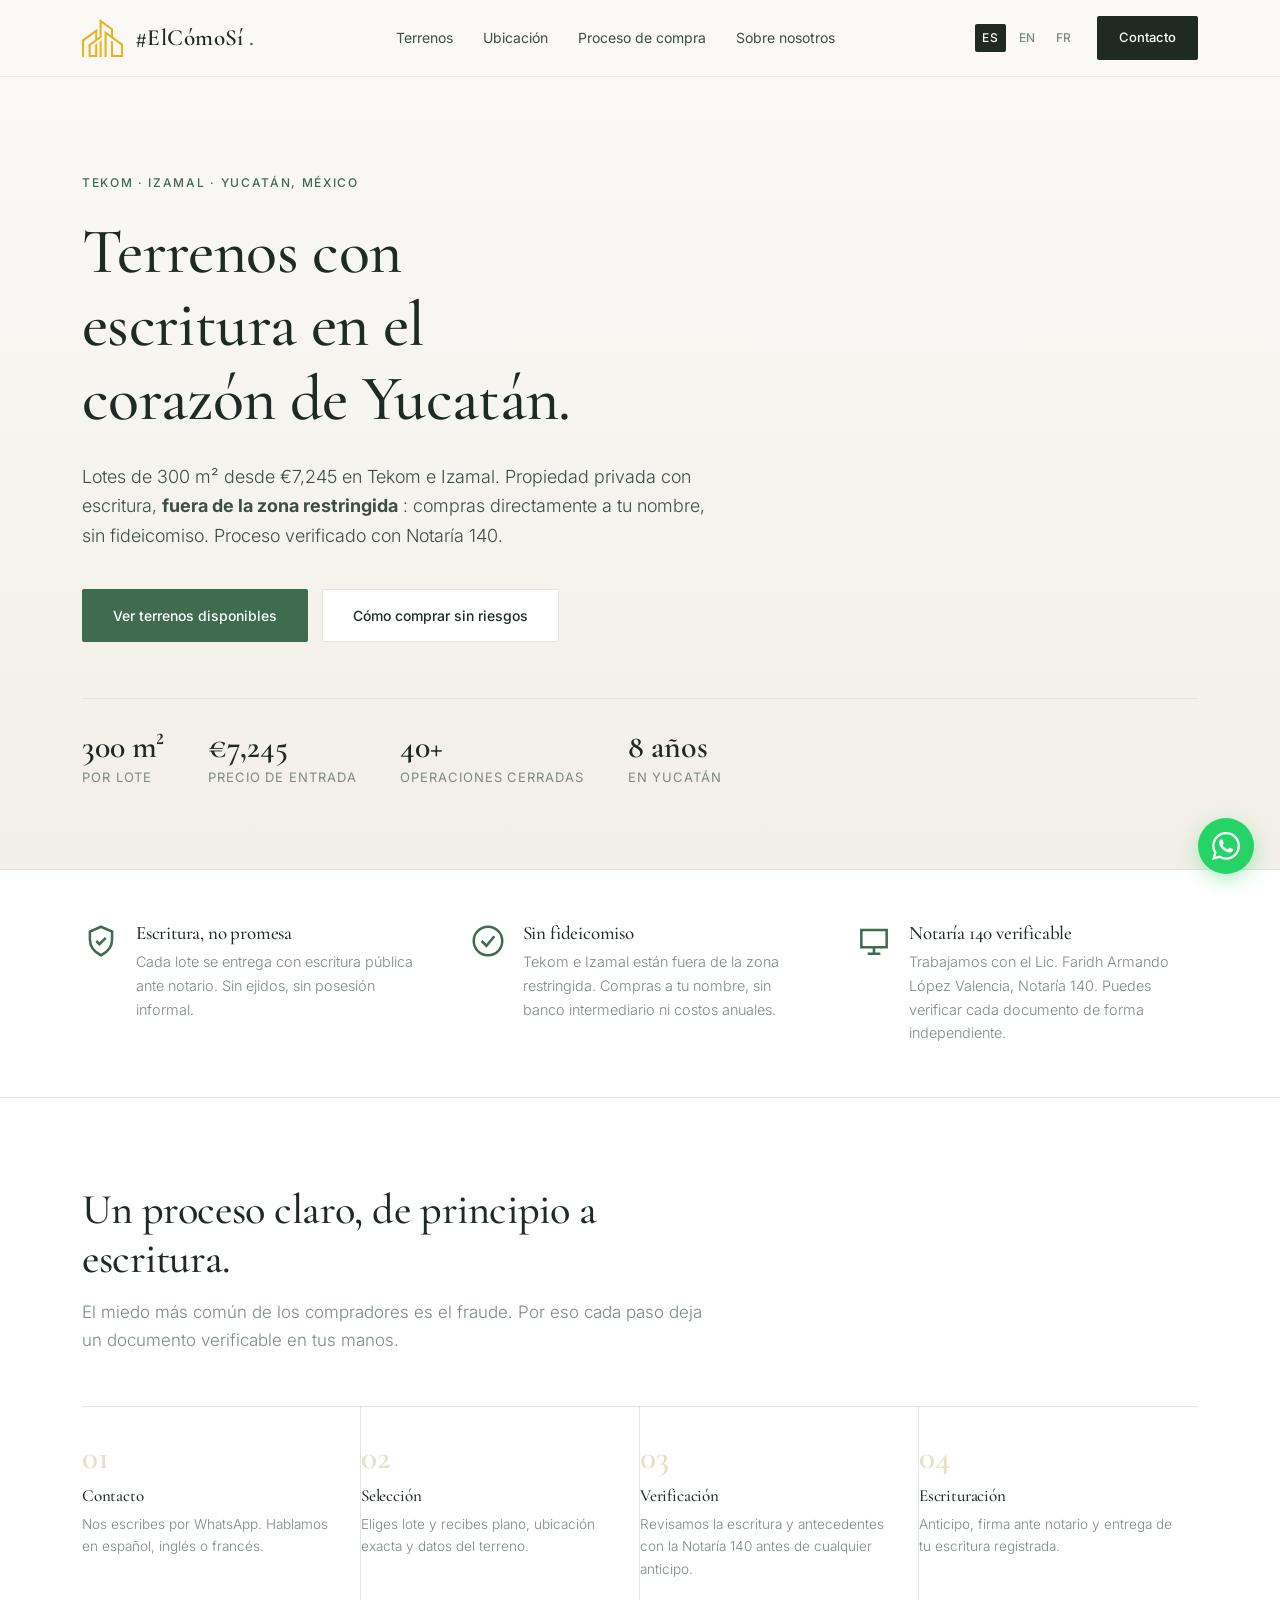
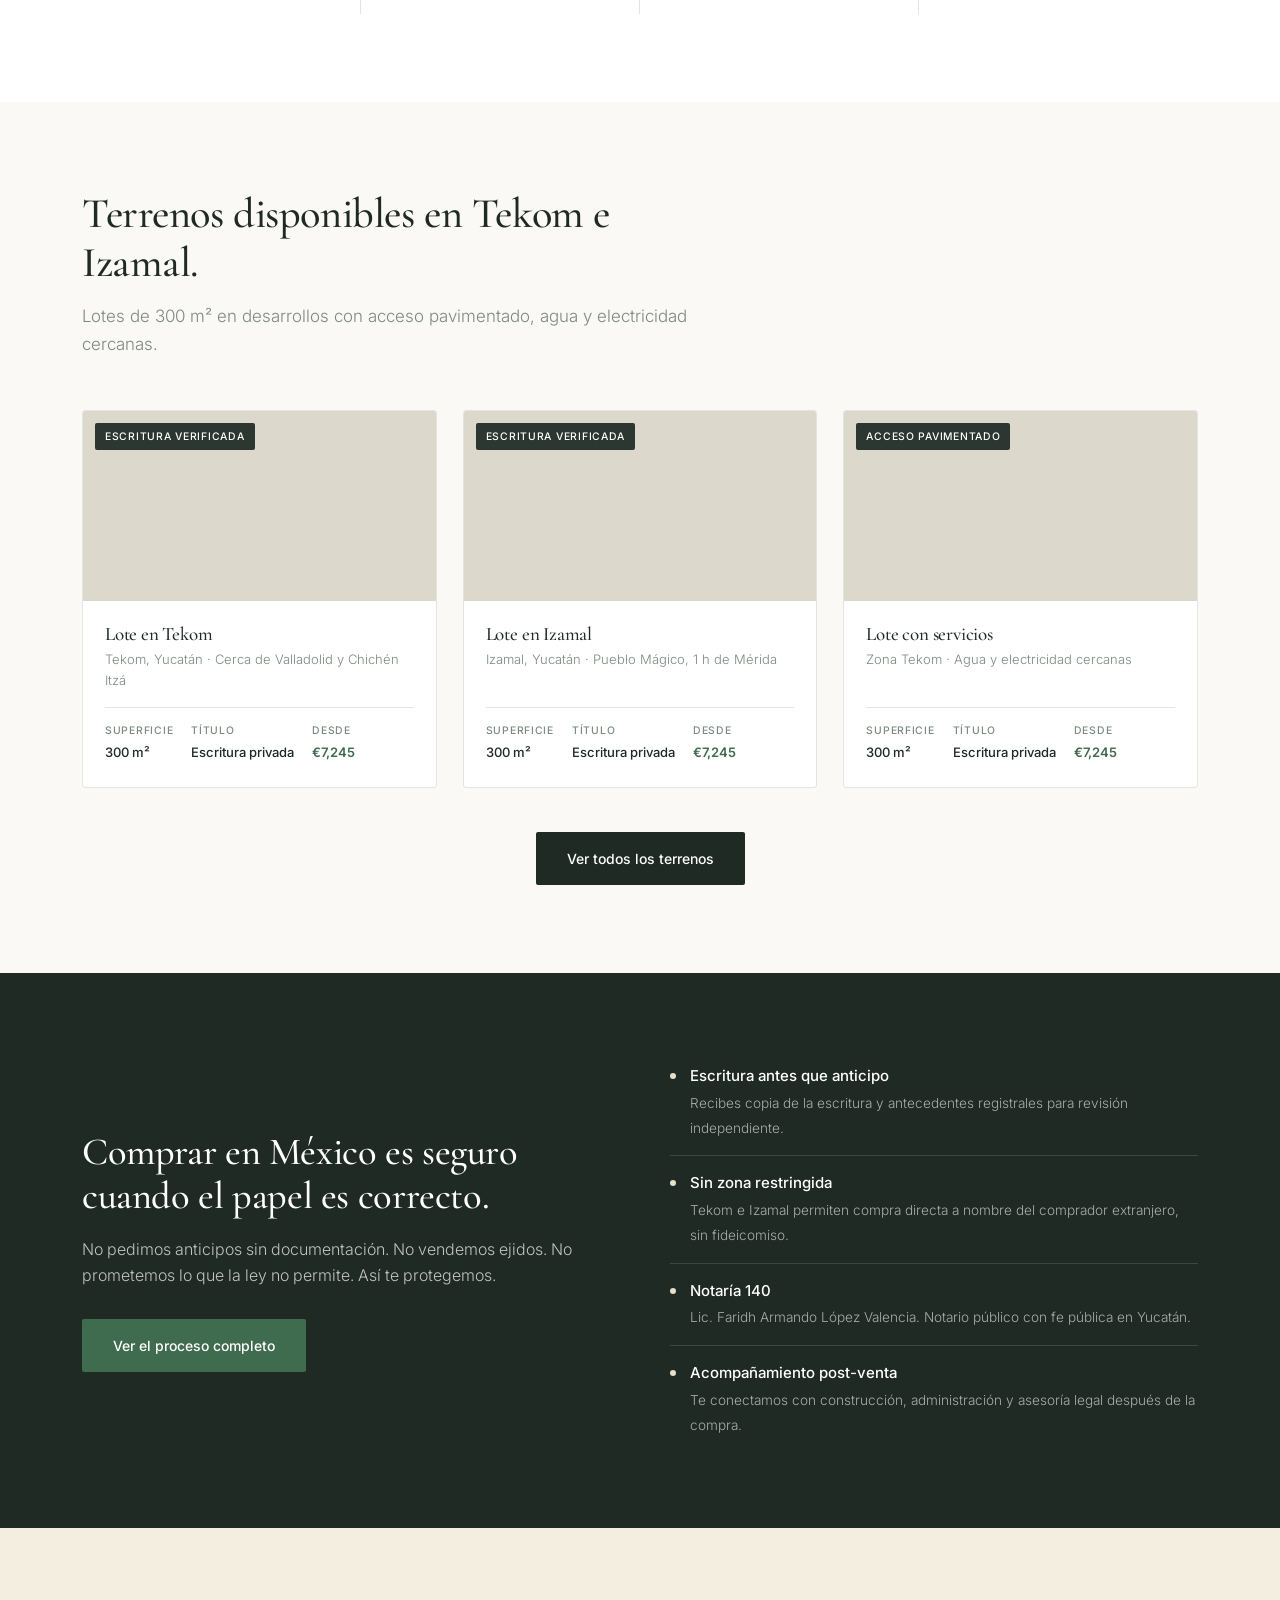
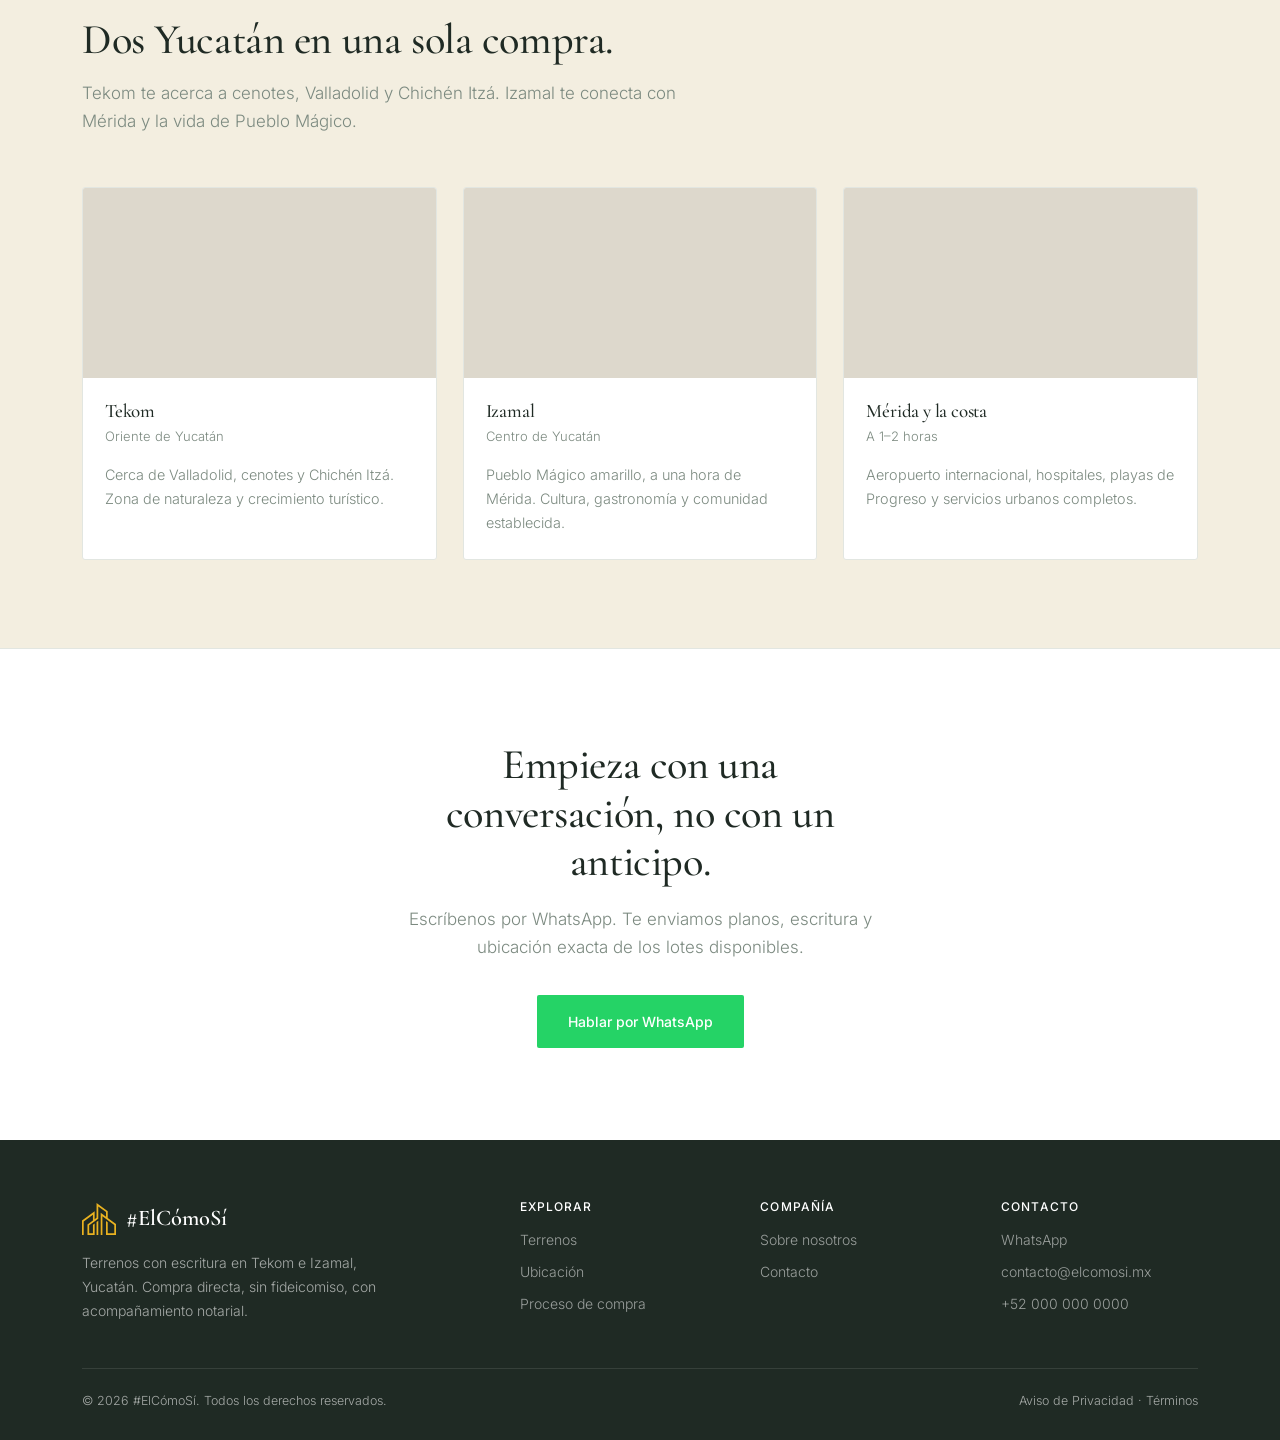
==== commit 751f18e2: "change name to #ElCómoSí" ====
--- a/index.html
+++ b/index.html
@@ -3,7 +3,7 @@
   <head>
     <meta charset="UTF-8" />
     <meta name="viewport" content="width=device-width, initial-scale=1.0" />
-    <title>Terrenos en Yucatán para compradores europeos | El Comosi</title>
+    <title>Terrenos en Yucatán para compradores europeos | #ElCómoSí</title>
     <meta
       name="description"
       content="Terrenos de 300 m² en Tekom e Izamal, Yucatán, desde €7,245. Propiedad privada con escritura, fuera de la zona restringida: sin fideicomiso. Notaría 140. Atención en español, inglés y francés."
@@ -20,7 +20,7 @@
     <meta property="og:type" content="website" />
     <meta
       property="og:title"
-      content="Terrenos en Yucatán para compradores europeos | El Comosi"
+      content="Terrenos en Yucatán para compradores europeos | #ElCómoSí"
     />
     <meta
       property="og:description"
@@ -46,7 +46,7 @@
       {
         "@context": "https://schema.org",
         "@type": "RealEstateAgent",
-        "name": "El Comosi",
+        "name": "#ElCómoSí",
         "url": "https://www.elcomosi.mx/",
         "logo": "https://www.elcomosi.mx/assets/img/logo.svg",
         "description": "Venta de terrenos con escritura en Tekom e Izamal, Yucatán, para compradores nacionales y europeos.",
@@ -68,10 +68,10 @@
     <header class="site-header">
       <div class="wrap">
         <nav class="main-nav">
-          <a href="/" class="brand" aria-label="El Comosi — Inicio">
-            <img src="/assets/img/logo.svg" alt="Logotipo de El Comosi" />
+          <a href="/" class="brand" aria-label="#ElCómoSí — Inicio">
+            <img src="/assets/img/logo.svg" alt="Logotipo de #ElCómoSí" />
             <span class="brand-text">
-              El Comosi
+              #ElCómoSí
               <span>.</span>
             </span>
           </a>
@@ -488,8 +488,8 @@
         <div class="footer-grid">
           <div>
             <div class="footer-brand">
-              <img src="/assets/img/logo.svg" alt="El Comosi" />
-              <span>El Comosi</span>
+              <img src="/assets/img/logo.svg" alt="#ElCómoSí" />
+              <span>#ElCómoSí</span>
             </div>
             <p style="max-width:34ch;font-weight:300;line-height:1.7;">
               Terrenos con escritura en Tekom e Izamal, Yucatán. Compra directa,
@@ -518,7 +518,7 @@
           <span>
             ©
             <span data-year>2026</span>
-            El Comosi. Todos los derechos reservados.
+            #ElCómoSí. Todos los derechos reservados.
           </span>
           <span>Aviso de Privacidad · Términos</span>
         </div>
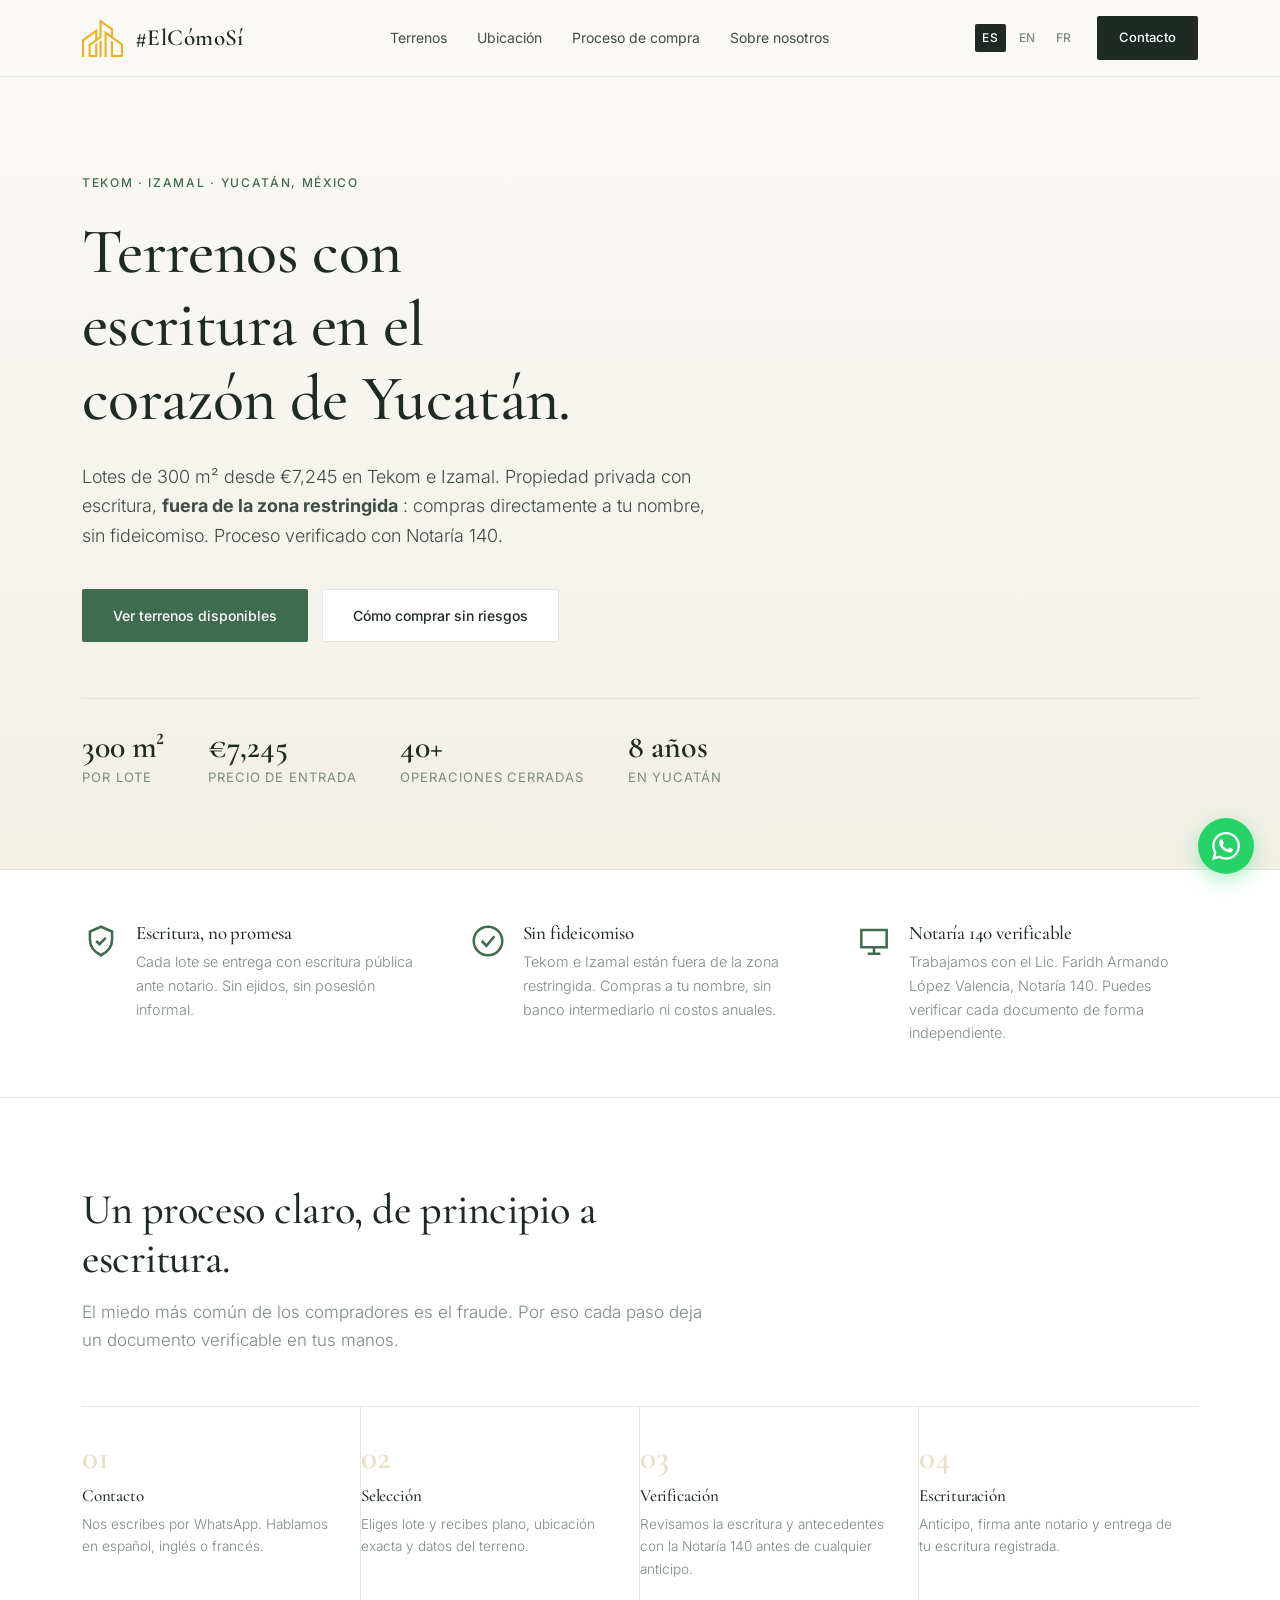
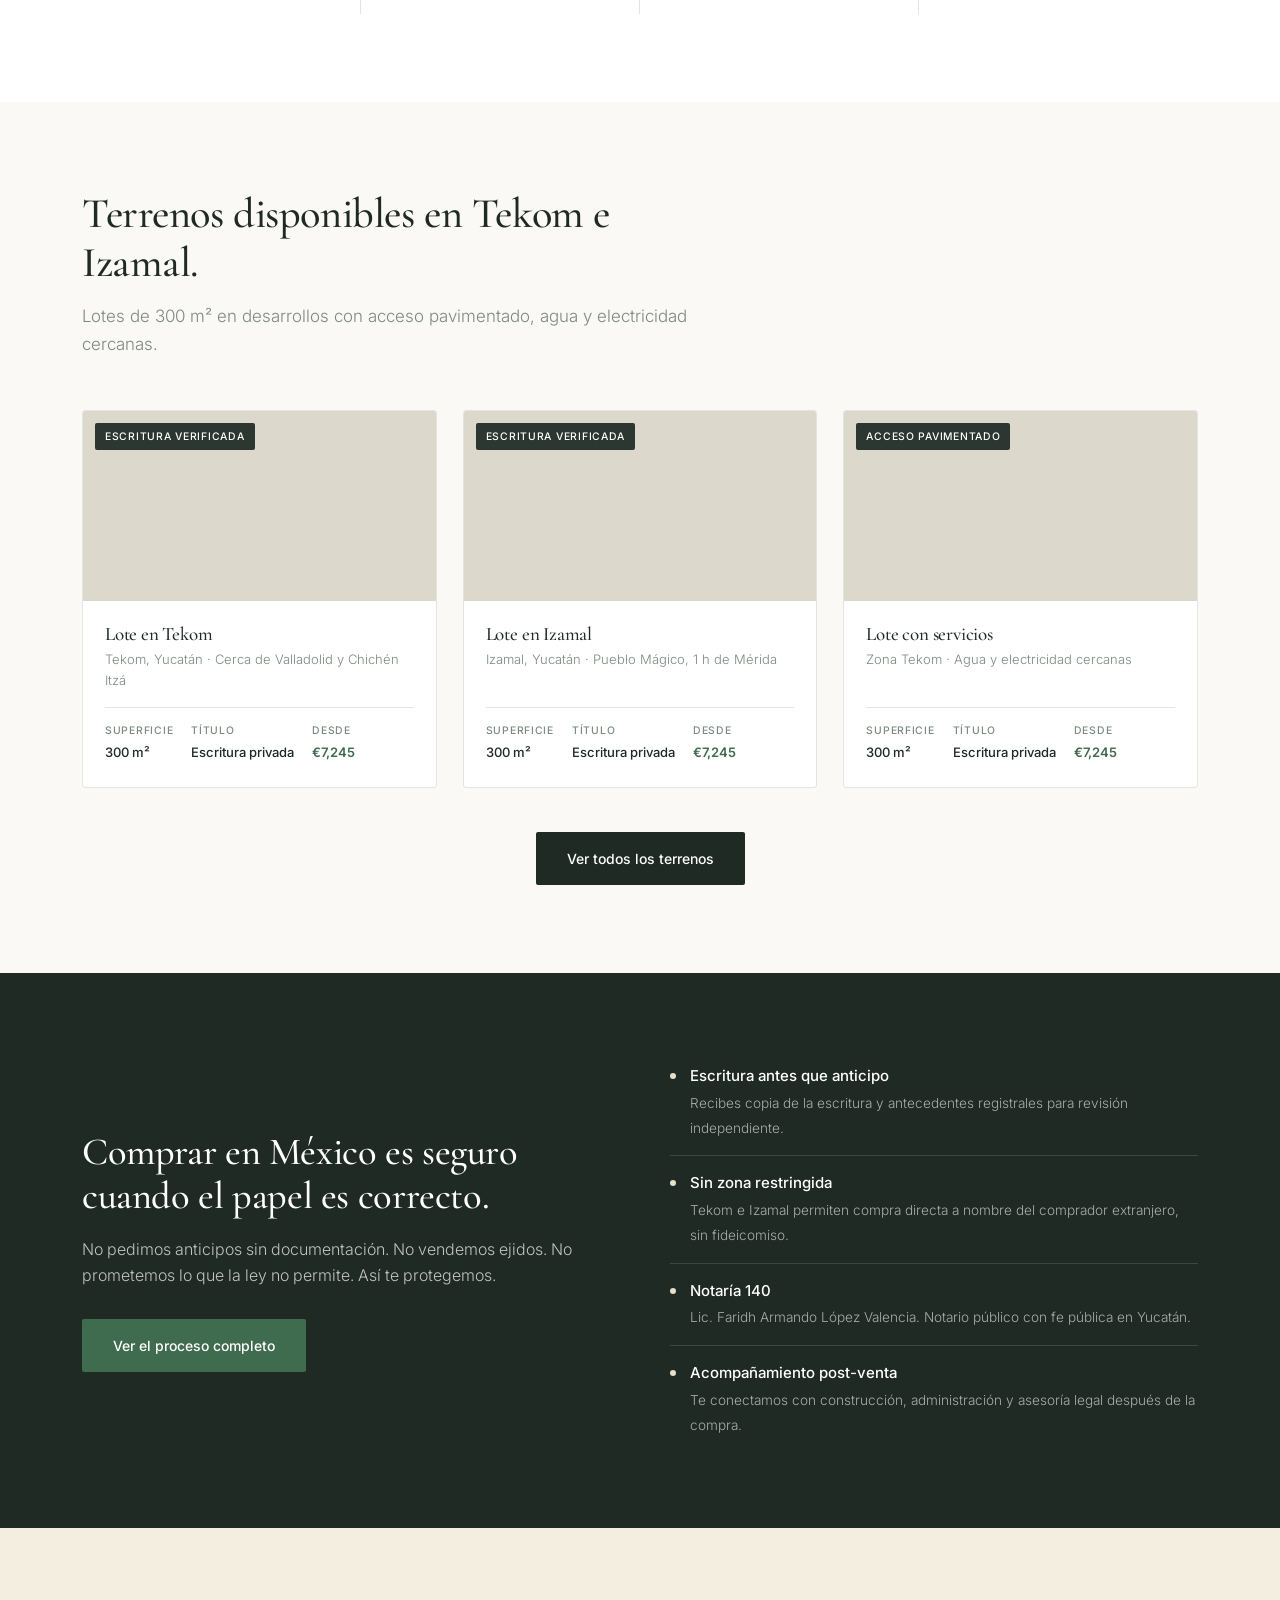
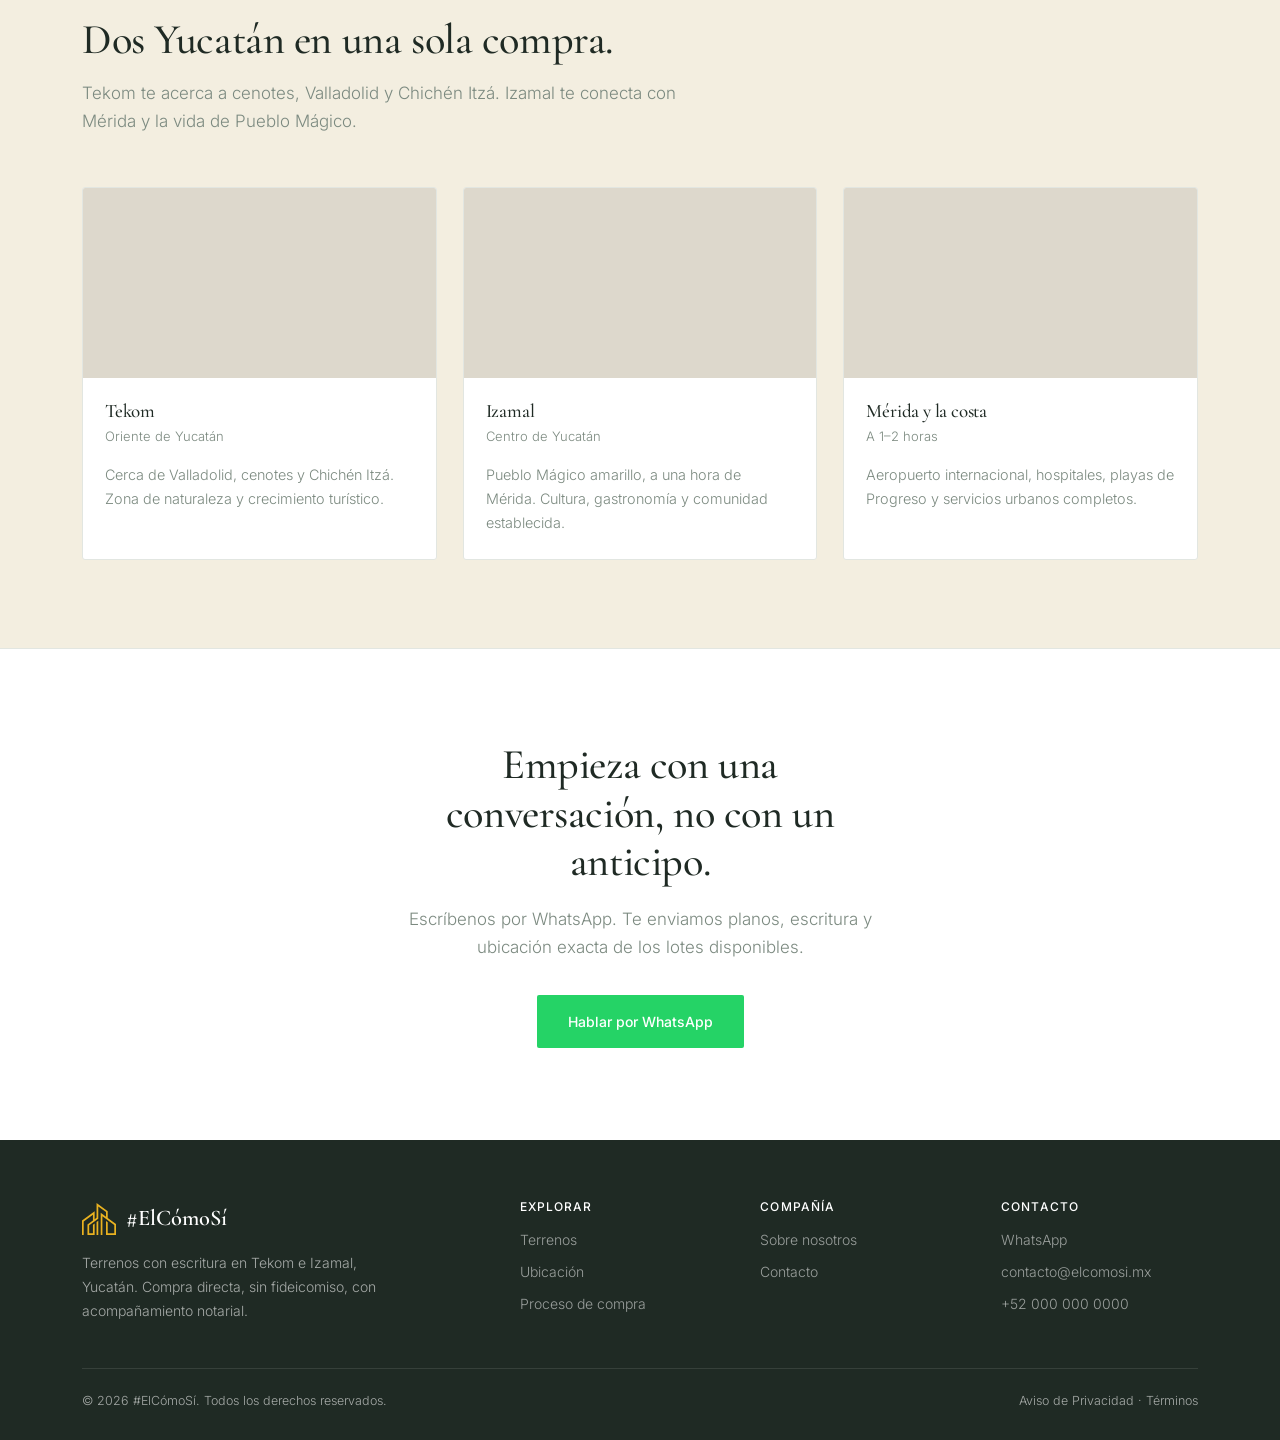
==== commit 05af1424: "remove period from site name in nav bar" ====
--- a/index.html
+++ b/index.html
@@ -70,10 +70,7 @@
         <nav class="main-nav">
           <a href="/" class="brand" aria-label="#ElCómoSí — Inicio">
             <img src="/assets/img/logo.svg" alt="Logotipo de #ElCómoSí" />
-            <span class="brand-text">
-              #ElCómoSí
-              <span>.</span>
-            </span>
+            <span class="brand-text">#ElCómoSí</span>
           </a>
           <div class="nav-links">
             <a href="/terrenos.html">Terrenos</a>
